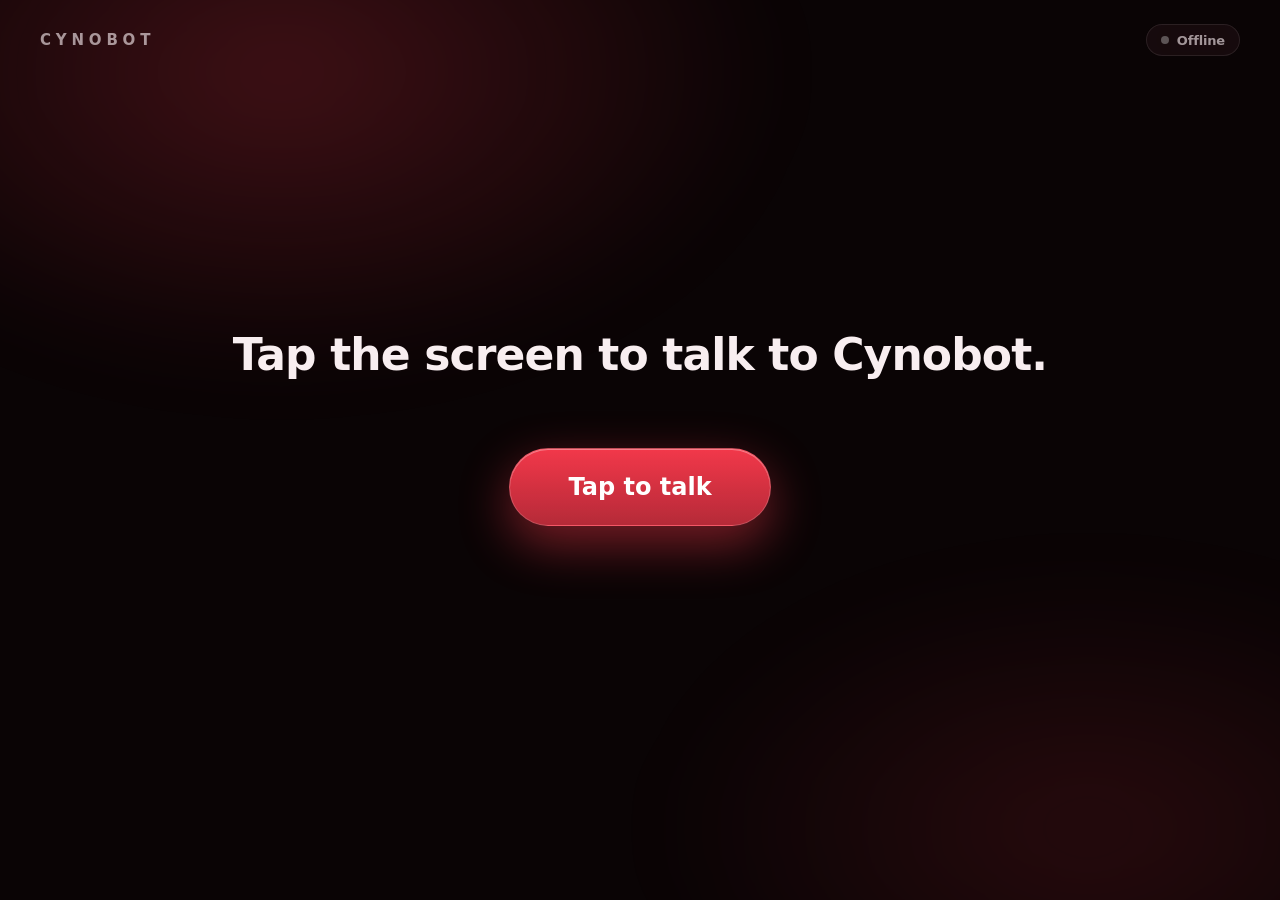
==== cyno/web/chest/index.html @ b2667f5e "Match chest cards from spoken answer and support mailto QR links" ====
<!DOCTYPE html>
<html lang="en">
<head>
  <meta charset="UTF-8" />
  <meta name="viewport" content="width=device-width, initial-scale=1.0" />
  <title>Cynobot — Chest Display</title>
  <style>
    /* Apple-style: system type in two weights, glass surfaces, one accent (the face colour),
       spring motion that settles quickly. Cards swap with a blur-and-scale cross-fade and
       reveal their parts in a short stagger; photos drift slowly while shown. */
    :root {
      --accent: #ff3b4e;
      --accent-rgb: 255, 59, 78;
      --bg: #0a0405;
      --glass: rgba(34, 18, 21, 0.55);
      --glass-edge: rgba(255, 255, 255, 0.09);
      --text: #f8eef0;
      --muted: rgba(248, 238, 240, 0.62);
      --spring: cubic-bezier(0.2, 0.9, 0.25, 1.05);
      --ease: cubic-bezier(0.25, 0.1, 0.25, 1);
    }
    body.theme-blue {
      --accent: #2ad8ff;
      --accent-rgb: 42, 216, 255;
      --bg: #03080e;
      --glass: rgba(16, 28, 42, 0.55);
    }
    * { box-sizing: border-box; margin: 0; padding: 0; }
    html, body {
      width: 100vw; height: 100vh; overflow: hidden; user-select: none;
      background: var(--bg); color: var(--text);
      font-family: -apple-system, BlinkMacSystemFont, "SF Pro Display", "Segoe UI Variable", "Segoe UI", system-ui, sans-serif;
      -webkit-font-smoothing: antialiased; letter-spacing: -0.01em;
    }
    /* Soft moving light behind everything, tinted by the face colour. */
    .ambient { position: fixed; inset: -20%; z-index: 0; pointer-events: none;
      background:
        radial-gradient(40% 35% at 30% 20%, rgba(var(--accent-rgb), 0.22), transparent 70%),
        radial-gradient(35% 30% at 75% 80%, rgba(var(--accent-rgb), 0.12), transparent 70%);
      filter: blur(40px); animation: drift 24s var(--ease) infinite alternate; transition: background 0.6s; }
    @keyframes drift { to { transform: translate3d(4%, -3%, 0) scale(1.08); } }

    .shell { position: relative; z-index: 1; height: 100%; display: flex; flex-direction: column; padding: 24px 40px 28px; gap: 16px; }

    .topbar { display: flex; justify-content: space-between; align-items: center; }
    .brand { font-size: 15px; font-weight: 600; letter-spacing: 0.32em; color: var(--muted); }
    .pills { display: flex; gap: 8px; }
    .pill {
      display: inline-flex; align-items: center; gap: 8px; height: 32px; padding: 0 14px; border-radius: 999px;
      background: var(--glass); border: 1px solid var(--glass-edge); backdrop-filter: blur(20px) saturate(160%);
      -webkit-backdrop-filter: blur(20px) saturate(160%); font-size: 13px; font-weight: 600; color: var(--muted);
      transition: opacity 0.4s var(--ease), transform 0.4s var(--spring);
    }
    .dot { width: 8px; height: 8px; border-radius: 50%; background: rgba(255, 255, 255, 0.3); transition: background 0.3s; }
    .pill.live .dot { background: var(--accent); box-shadow: 0 0 10px rgba(var(--accent-rgb), 0.8); animation: blink 1.8s ease-in-out infinite; }
    .pill.connecting .dot { background: #ffcc4d; }
    .pill.offline-mode { color: #ffcc4d; }
    @keyframes blink { 50% { opacity: 0.35; } }

    .stage { flex: 1; min-height: 0; display: flex; flex-direction: column; align-items: center; gap: 16px; }
    .stage > :first-child { margin-top: auto; }
    .stage > :last-child { margin-bottom: auto; }

    .caption { max-width: 1100px; text-align: center; font-weight: 600; line-height: 1.22;
      font-size: clamp(26px, 3.6vw, 44px); letter-spacing: -0.02em; text-wrap: balance;
      transition: font-size 0.45s var(--spring); }
    .caption.fresh { animation: rise-in 0.55s var(--spring); }
    body.rich .caption { font-size: clamp(20px, 2.4vw, 30px); }
    .you { min-height: 34px; display: flex; align-items: center; }
    .you span { display: inline-block; padding: 7px 16px; border-radius: 999px; font-size: 16px; color: var(--muted);
      background: rgba(255, 255, 255, 0.06); border: 1px solid var(--glass-edge); animation: rise-in 0.4s var(--spring); }

    /* Card: frosted glass that springs in; contents arrive in a short stagger. */
    .card { width: min(980px, 100%); padding: 22px 26px; border-radius: 28px; display: none;
      background: var(--glass); border: 1px solid var(--glass-edge);
      backdrop-filter: blur(30px) saturate(180%); -webkit-backdrop-filter: blur(30px) saturate(180%);
      box-shadow: 0 30px 80px rgba(0, 0, 0, 0.45), inset 0 1px 0 rgba(255, 255, 255, 0.06); transform-origin: 50% 70%; }
    .card.show { display: block; }
    .card.enter { animation: card-in 0.62s var(--spring) both; }
    .card.leave { animation: card-out 0.24s var(--ease) both; }
    .card.enter .reveal { animation: rise-in 0.6s var(--spring) both; }
    .card.enter .reveal:nth-child(2) { animation-delay: 0.06s; }
    .card.enter .r2 { animation-delay: 0.12s; }
    .card.enter .r3 { animation-delay: 0.2s; }
    .card-main { display: flex; gap: 24px; align-items: center; }
    .card-text { flex: 1; min-width: 0; }
    .card h2 { font-size: 13px; font-weight: 600; letter-spacing: 0.14em; text-transform: uppercase; color: var(--accent); margin-bottom: 8px; }
    .card p { font-size: 20px; line-height: 1.45; color: var(--text); }
    .qr { flex: none; display: flex; flex-direction: column; align-items: center; gap: 8px; }
    .qr img { width: 132px; height: 132px; border-radius: 18px; padding: 8px; background: #fff;
      box-shadow: 0 10px 30px rgba(0, 0, 0, 0.35); }
    .card.enter .qr img { animation: pop 0.7s var(--spring) 0.22s both; }
    .qr span { font-size: 12px; font-weight: 600; color: var(--muted); }
    .media { margin-top: 18px; border-radius: 20px; overflow: hidden; height: 26vh; position: relative; background: rgba(255,255,255,0.04); }
    .card.enter .media { animation: unveil 0.8s var(--ease) 0.16s both; }
    .media img { width: 100%; height: 100%; display: block; }
    .media.photo img { object-fit: cover; animation: kenburns 16s ease-in-out infinite alternate; }
    .media.whole img { object-fit: contain; padding: 12px; }
    .hidden { display: none !important; }

    @keyframes card-in { from { opacity: 0; transform: translateY(28px) scale(0.94); filter: blur(14px); } }
    @keyframes card-out { to { opacity: 0; transform: translateY(-10px) scale(0.97); filter: blur(10px); } }
    @keyframes rise-in { from { opacity: 0; transform: translateY(14px); filter: blur(6px); } }
    @keyframes pop { from { opacity: 0; transform: scale(0.6); } }
    @keyframes unveil { from { clip-path: inset(0 0 100% 0 round 20px); opacity: 0.4; } to { clip-path: inset(0 0 0 0 round 20px); } }
    @keyframes kenburns { from { transform: scale(1.02); } to { transform: scale(1.1) translate(-1.5%, -1%); } }

    .start { appearance: none; cursor: pointer; font: inherit; font-size: 24px; font-weight: 600; color: #fff;
      padding: 24px 58px; border-radius: 999px; border: 1px solid rgba(255, 255, 255, 0.16);
      background: linear-gradient(180deg, rgba(var(--accent-rgb), 0.95), rgba(var(--accent-rgb), 0.7));
      box-shadow: 0 18px 50px rgba(var(--accent-rgb), 0.45), inset 0 1px 0 rgba(255, 255, 255, 0.35);
      animation: invite 3.2s var(--ease) infinite; transition: transform 0.25s var(--spring); }
    .start:active { transform: scale(0.96); }
    @keyframes invite { 50% { box-shadow: 0 18px 70px rgba(var(--accent-rgb), 0.7), inset 0 1px 0 rgba(255, 255, 255, 0.35); } }
    .bottom { display: flex; justify-content: center; min-height: 40px; }
    .end { appearance: none; cursor: pointer; font: inherit; font-size: 14px; font-weight: 600; color: var(--muted);
      height: 40px; padding: 0 22px; border-radius: 999px; background: var(--glass); border: 1px solid var(--glass-edge);
      backdrop-filter: blur(20px); -webkit-backdrop-filter: blur(20px); }
    .error { color: #ffb4b4; text-align: center; font-size: 15px; min-height: 1.2em; }

    @media (prefers-reduced-motion: reduce) {
      *, *::before, *::after { animation-duration: 0.01ms !important; animation-iteration-count: 1 !important; transition-duration: 0.01ms !important; }
    }
  </style>
</head>
<body>
  <div class="ambient"></div>
  <div class="shell">
    <header class="topbar">
      <span class="brand">CYNOBOT</span>
      <span class="pills">
        <span class="pill hidden" id="mode"></span>
        <span class="pill" id="status"><span class="dot"></span><span id="statusLabel">Offline</span></span>
      </span>
    </header>

    <main class="stage">
      <div class="caption" id="caption">Tap the screen to talk to Cynobot.</div>
      <div class="you" id="you"></div>
      <div class="card" id="card">
        <div class="card-main">
          <div class="card-text"><h2 class="reveal" id="cardTitle"></h2><p class="reveal" id="cardBody"></p></div>
          <div class="qr hidden" id="cardQr"><img id="cardQrImg" alt="QR code" /><span class="reveal r3" id="cardQrLabel">Scan with your phone</span></div>
        </div>
        <div class="media hidden" id="cardMedia"><img id="cardImg" alt="" /></div>
      </div>
      <button class="start" id="btnStart">Tap to talk</button>
      <div class="error" id="error"></div>
    </main>

    <footer class="bottom">
      <button class="end hidden" id="btnEnd">End conversation</button>
    </footer>
  </div>
  <audio id="botAudio" autoplay></audio>

  <script>
    const $ = (id) => document.getElementById(id);
    let pc = null;
    let micStream = null;
    // True from "Tap to talk" until "End conversation": if the link drops in between
    // (e.g. Wi-Fi died), reconnect; the server then falls back to offline mode.
    let wantVoice = false;
    let sawLive = false;

    // ---- Card: swap with a cross-fade only when the fact actually changes ----
    const cardKey = (c) => (c ? [c.title, c.image || '', c.link || ''].join('|') : '');
    let shownKey = '';
    let swap = 0;

    function loadImage(img, src) {
      return new Promise((resolve) => {
        if (!src) return resolve();
        const done = () => resolve();
        img.onload = done; img.onerror = done; img.src = src;
        if (img.complete) resolve();
        setTimeout(done, 800);  // never hold the card back for a slow picture
      });
    }

    async function showCard(card) {
      const key = cardKey(card);
      if (key === shownKey) return;
      shownKey = key;
      const my = ++swap;
      const el = $('card');
      if (el.classList.contains('show')) {
        el.classList.remove('enter'); void el.offsetWidth; el.classList.add('leave');
        await new Promise((r) => setTimeout(r, 230));
        if (my !== swap) return;
      }
      el.classList.remove('leave', 'enter', 'show');
      document.body.classList.toggle('rich', Boolean(card && card.image));
      if (!card) return;

      $('cardTitle').textContent = card.title;
      $('cardBody').textContent = card.body;
      $('cardQr').classList.toggle('hidden', !card.link);
      $('cardQrLabel').textContent = (card.link || '').startsWith('mailto:') ? 'Scan to email us' : 'Scan with your phone';
      $('cardMedia').classList.toggle('hidden', !card.image);
      await Promise.all([
        loadImage($('cardImg'), card.image || ''),
        loadImage($('cardQrImg'), card.link ? '/api/qr?data=' + encodeURIComponent(card.link) : ''),
      ]);
      if (my !== swap) return;
      if (card.image) {
        // Photos fill the frame and drift; logos and very wide or tall pictures are shown whole.
        const ratio = $('cardImg').naturalWidth / ($('cardImg').naturalHeight || 1);
        const photo = ratio > 1.2 && ratio < 2.6;
        $('cardMedia').classList.toggle('photo', photo);
        $('cardMedia').classList.toggle('whole', !photo);
      }
      void el.offsetWidth;
      el.classList.add('show', 'enter');
    }

    // ---- State bus (shared with the face display) ----
    let lastCaption = '';
    function render(state) {
      document.body.classList.toggle('theme-blue', state.theme === 'BLUE');
      document.body.classList.toggle('thinking', state.expression === 'THINKING');
      document.body.classList.toggle('speaking', state.expression === 'SPEAKING');

      const text = state.last_spoken_text || '';
      if (text && text !== lastCaption) {
        const cap = $('caption');
        // A new sentence (not the same one growing word by word) gets a soft entrance.
        if (!text.startsWith(lastCaption.slice(0, 12))) { cap.classList.remove('fresh'); void cap.offsetWidth; cap.classList.add('fresh'); }
        cap.textContent = text; lastCaption = text;
      }
      const you = state.user_text ? `“${state.user_text}”` : '';
      if (you !== ($('you').textContent || '')) $('you').innerHTML = you ? '<span></span>' : '';
      if (you) $('you').firstChild.textContent = you;
      showCard(state.card || null);

      const st = state.voice_status || 'OFFLINE';
      // The server ended our live session (e.g. Gemini dropped): reconnect now rather
      // than waiting several seconds for WebRTC to notice the hang-up.
      if (st === 'LIVE') sawLive = true;
      // Cynobot hung up because the visitor walked away: back to "Tap to talk", no reconnect.
      if (st === 'OFFLINE' && state.session_end === 'idle') wantVoice = false;
      if (st === 'OFFLINE' && sawLive && pc) { sawLive = false; dropped(pc); }
      $('status').className = 'pill ' + st.toLowerCase();
      $('statusLabel').textContent = st === 'LIVE' ? 'Listening' : st === 'CONNECTING' ? 'Connecting…' : 'Offline';
      const live = st !== 'OFFLINE';
      $('btnStart').classList.toggle('hidden', live || wantVoice);
      $('btnEnd').classList.toggle('hidden', !live);
      $('mode').classList.toggle('hidden', !live || !state.voice_mode);
      $('mode').classList.toggle('offline-mode', state.voice_mode === 'OFFLINE');
      $('mode').textContent = state.voice_mode === 'OFFLINE' ? 'Offline mode' : 'Online';
    }

    function connectBus() {
      const proto = location.protocol === 'https:' ? 'wss' : 'ws';
      const ws = new WebSocket(`${proto}://${location.host}/ws`);
      ws.onmessage = (ev) => {
        try { const msg = JSON.parse(ev.data); if (msg.state) render(msg.state); } catch (e) {}
      };
      ws.onclose = () => setTimeout(connectBus, 2000);
    }
    connectBus();

    // ---- Voice link (WebRTC to the Pipecat pipeline) ----
    function waitForIce(peer, timeoutMs = 2500) {
      if (peer.iceGatheringState === 'complete') return Promise.resolve();
      return new Promise((resolve) => {
        const done = () => { peer.removeEventListener('icegatheringstatechange', check); resolve(); };
        const check = () => { if (peer.iceGatheringState === 'complete') done(); };
        peer.addEventListener('icegatheringstatechange', check);
        setTimeout(done, timeoutMs);
      });
    }

    async function startVoice() {
      $('error').textContent = '';
      try {
        // Browser echo cancellation keeps Cynobot from hearing its own voice.
        micStream = await navigator.mediaDevices.getUserMedia({
          audio: { echoCancellation: true, noiseSuppression: true, autoGainControl: true },
        });
        pc = new RTCPeerConnection();
        // Pipecat expects transceiver 0 = audio, 1 = video (video stays unused).
        pc.addTransceiver(micStream.getAudioTracks()[0], { direction: 'sendrecv' });
        pc.addTransceiver('video', { direction: 'sendrecv' });
        pc.createDataChannel('chat');
        pc.ontrack = (ev) => {
          if (ev.track.kind === 'audio') $('botAudio').srcObject = ev.streams[0] || new MediaStream([ev.track]);
        };
        const thisPc = pc;
        pc.onconnectionstatechange = () => {
          if (['failed', 'closed', 'disconnected'].includes(thisPc.connectionState)) dropped(thisPc);
        };
        pc.oniceconnectionstatechange = () => {
          if (['failed', 'closed', 'disconnected'].includes(thisPc.iceConnectionState)) dropped(thisPc);
        };

        await pc.setLocalDescription(await pc.createOffer());
        await waitForIce(pc);
        const res = await fetch('/api/offer', {
          method: 'POST',
          headers: { 'Content-Type': 'application/json' },
          body: JSON.stringify({ sdp: pc.localDescription.sdp, type: pc.localDescription.type }),
        });
        const answer = await res.json();
        if (!res.ok || answer.error) throw new Error(answer.error || `Server error ${res.status}`);
        await pc.setRemoteDescription(answer);
      } catch (err) {
        $('error').textContent = err.message || String(err);
        wantVoice = false;
        closeLink();
      }
    }

    function closeLink() {
      if (pc) { try { pc.close(); } catch (e) {} pc = null; }
      if (micStream) { micStream.getTracks().forEach((t) => t.stop()); micStream = null; }
    }

    function dropped(which) {
      if (which !== pc) return;  // an old link we already replaced
      closeLink();
      if (wantVoice) setTimeout(() => { if (wantVoice && !pc) startVoice(); }, 500);
    }

    $('btnStart').addEventListener('click', () => { wantVoice = true; startVoice(); });
    $('btnEnd').addEventListener('click', () => { wantVoice = false; closeLink(); });
  </script>
</body>
</html>
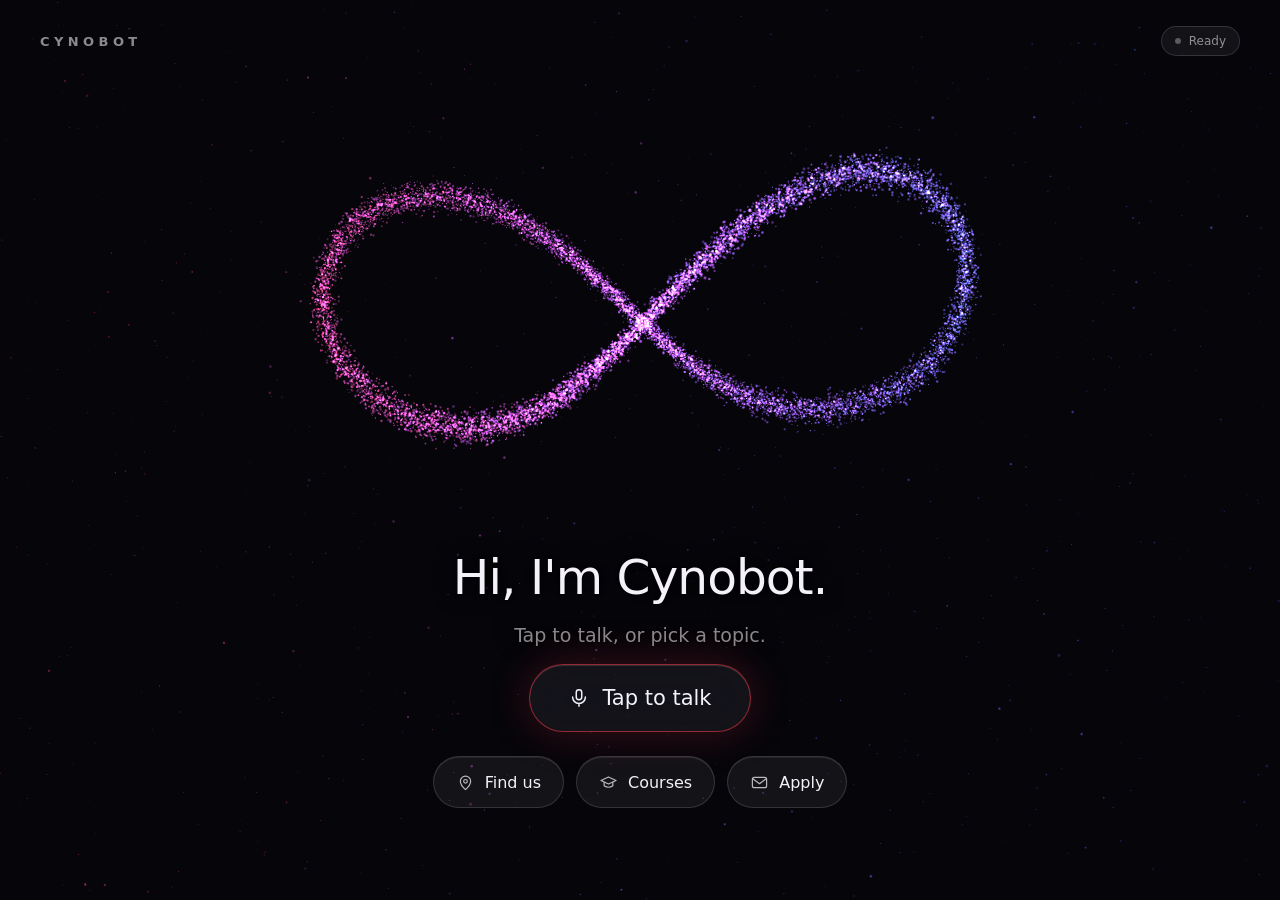
==== commit 94214cc3: "Redesign chest display with a particle scene Bundle the face display with the project and add a part" ====
--- a/cyno/web/chest/index.html
+++ b/cyno/web/chest/index.html
@@ -4,170 +4,290 @@
   <meta charset="UTF-8" />
   <meta name="viewport" content="width=device-width, initial-scale=1.0" />
   <title>Cynobot — Chest Display</title>
+  <!-- The chest screen: a particle scene (particles.js) behind minimal glass. It holds the
+       voice link, captions, info cards, tap shortcuts, games, device choice and the staff PIN
+       lock. The previous design is kept at classic.html in case it is ever needed. -->
   <style>
-    /* Apple-style: system type in two weights, glass surfaces, one accent (the face colour),
-       spring motion that settles quickly. Cards swap with a blur-and-scale cross-fade and
-       reveal their parts in a short stagger; photos drift slowly while shown. */
     :root {
-      --accent: #ff3b4e;
-      --accent-rgb: 255, 59, 78;
-      --bg: #0a0405;
-      --glass: rgba(34, 18, 21, 0.55);
-      --glass-edge: rgba(255, 255, 255, 0.09);
-      --text: #f8eef0;
-      --muted: rgba(248, 238, 240, 0.62);
-      --spring: cubic-bezier(0.2, 0.9, 0.25, 1.05);
-      --ease: cubic-bezier(0.25, 0.1, 0.25, 1);
-    }
-    body.theme-blue {
-      --accent: #2ad8ff;
-      --accent-rgb: 42, 216, 255;
-      --bg: #03080e;
-      --glass: rgba(16, 28, 42, 0.55);
-    }
+      --accent: #ff3b4e; --accent-rgb: 255, 59, 78;
+      --bg: #05050a;
+      --glass: rgba(255, 255, 255, 0.06); --glass-edge: rgba(255, 255, 255, 0.14);
+      --text: #f4f2f8; --muted: rgba(244, 242, 248, 0.56);
+      --spring: cubic-bezier(0.2, 0.9, 0.25, 1.05); --ease: cubic-bezier(0.25, 0.1, 0.25, 1);
+    }
+    body.theme-blue { --accent: #2ad8ff; --accent-rgb: 42, 216, 255; }
     * { box-sizing: border-box; margin: 0; padding: 0; }
-    html, body {
-      width: 100vw; height: 100vh; overflow: hidden; user-select: none;
-      background: var(--bg); color: var(--text);
+    html, body { width: 100vw; height: 100vh; overflow: hidden; user-select: none; -webkit-user-select: none; background: var(--bg); color: var(--text);
       font-family: -apple-system, BlinkMacSystemFont, "SF Pro Display", "Segoe UI Variable", "Segoe UI", system-ui, sans-serif;
-      -webkit-font-smoothing: antialiased; letter-spacing: -0.01em;
-    }
-    /* Soft moving light behind everything, tinted by the face colour. */
-    .ambient { position: fixed; inset: -20%; z-index: 0; pointer-events: none;
-      background:
-        radial-gradient(40% 35% at 30% 20%, rgba(var(--accent-rgb), 0.22), transparent 70%),
-        radial-gradient(35% 30% at 75% 80%, rgba(var(--accent-rgb), 0.12), transparent 70%);
-      filter: blur(40px); animation: drift 24s var(--ease) infinite alternate; transition: background 0.6s; }
+      -webkit-font-smoothing: antialiased; }
+    #stage { position: fixed; inset: 0; width: 100%; height: 100%; z-index: 0; }
+    .hidden { display: none !important; }
+    /* Plain background: used when 3D is switched off in Cyno Control, or the browser has none.
+       Two soft lights in the face colour that drift slowly; costs almost nothing to draw. */
+    body.plain #stage { display: none; }
+    body.plain::before { content: ""; position: fixed; inset: -20%; z-index: 0; pointer-events: none; filter: blur(50px);
+      background: radial-gradient(38% 34% at 32% 26%, rgba(var(--accent-rgb), 0.24), transparent 70%), radial-gradient(34% 30% at 72% 78%, rgba(120, 110, 255, 0.16), transparent 70%);
+      animation: drift 26s var(--ease) infinite alternate; }
     @keyframes drift { to { transform: translate3d(4%, -3%, 0) scale(1.08); } }
-
-    .shell { position: relative; z-index: 1; height: 100%; display: flex; flex-direction: column; padding: 24px 40px 28px; gap: 16px; }
-
+    /* A game is open: the scene stays, the conversation screen steps out. */
+    body.games-open .shell, body.games-open .card-wrap { visibility: hidden; }
+
+    .shell { position: relative; z-index: 1; height: 100%; display: flex; flex-direction: column; padding: 26px 40px 30px; pointer-events: none; }
+    .shell > * { pointer-events: auto; }
     .topbar { display: flex; justify-content: space-between; align-items: center; }
-    .brand { font-size: 15px; font-weight: 600; letter-spacing: 0.32em; color: var(--muted); }
-    .pills { display: flex; gap: 8px; }
-    .pill {
-      display: inline-flex; align-items: center; gap: 8px; height: 32px; padding: 0 14px; border-radius: 999px;
-      background: var(--glass); border: 1px solid var(--glass-edge); backdrop-filter: blur(20px) saturate(160%);
-      -webkit-backdrop-filter: blur(20px) saturate(160%); font-size: 13px; font-weight: 600; color: var(--muted);
-      transition: opacity 0.4s var(--ease), transform 0.4s var(--spring);
-    }
-    .dot { width: 8px; height: 8px; border-radius: 50%; background: rgba(255, 255, 255, 0.3); transition: background 0.3s; }
-    .pill.live .dot { background: var(--accent); box-shadow: 0 0 10px rgba(var(--accent-rgb), 0.8); animation: blink 1.8s ease-in-out infinite; }
+    .brand { font-size: 13px; font-weight: 600; letter-spacing: 0.34em; color: var(--muted); }
+    .pills { display: flex; gap: 8px; align-items: center; }
+    .pill { display: inline-flex; align-items: center; gap: 8px; height: 30px; padding: 0 13px; border-radius: 999px; font-size: 12px; font-weight: 500; color: var(--muted);
+      background: var(--glass); border: 1px solid var(--glass-edge); backdrop-filter: blur(24px); -webkit-backdrop-filter: blur(24px); }
+    .dot { width: 6px; height: 6px; border-radius: 50%; background: rgba(255, 255, 255, 0.3); }
+    .pill.live .dot { background: var(--accent); box-shadow: 0 0 10px rgba(var(--accent-rgb), 0.9); }
     .pill.connecting .dot { background: #ffcc4d; }
     .pill.offline-mode { color: #ffcc4d; }
-    @keyframes blink { 50% { opacity: 0.35; } }
-
-    .stage { flex: 1; min-height: 0; display: flex; flex-direction: column; align-items: center; gap: 16px; }
-    .stage > :first-child { margin-top: auto; }
-    .stage > :last-child { margin-bottom: auto; }
-
-    .caption { max-width: 1100px; text-align: center; font-weight: 600; line-height: 1.22;
-      font-size: clamp(26px, 3.6vw, 44px); letter-spacing: -0.02em; text-wrap: balance;
-      transition: font-size 0.45s var(--spring); }
-    .caption.fresh { animation: rise-in 0.55s var(--spring); }
-    body.rich .caption { font-size: clamp(20px, 2.4vw, 30px); }
-    .you { min-height: 34px; display: flex; align-items: center; }
-    .you span { display: inline-block; padding: 7px 16px; border-radius: 999px; font-size: 16px; color: var(--muted);
-      background: rgba(255, 255, 255, 0.06); border: 1px solid var(--glass-edge); animation: rise-in 0.4s var(--spring); }
-
-    /* Card: frosted glass that springs in; contents arrive in a short stagger. */
-    .card { width: min(980px, 100%); padding: 22px 26px; border-radius: 28px; display: none;
-      background: var(--glass); border: 1px solid var(--glass-edge);
-      backdrop-filter: blur(30px) saturate(180%); -webkit-backdrop-filter: blur(30px) saturate(180%);
-      box-shadow: 0 30px 80px rgba(0, 0, 0, 0.45), inset 0 1px 0 rgba(255, 255, 255, 0.06); transform-origin: 50% 70%; }
-    .card.show { display: block; }
-    .card.enter { animation: card-in 0.62s var(--spring) both; }
-    .card.leave { animation: card-out 0.24s var(--ease) both; }
-    .card.enter .reveal { animation: rise-in 0.6s var(--spring) both; }
-    .card.enter .reveal:nth-child(2) { animation-delay: 0.06s; }
-    .card.enter .r2 { animation-delay: 0.12s; }
-    .card.enter .r3 { animation-delay: 0.2s; }
-    .card-main { display: flex; gap: 24px; align-items: center; }
-    .card-text { flex: 1; min-width: 0; }
-    .card h2 { font-size: 13px; font-weight: 600; letter-spacing: 0.14em; text-transform: uppercase; color: var(--accent); margin-bottom: 8px; }
-    .card p { font-size: 20px; line-height: 1.45; color: var(--text); }
-    .qr { flex: none; display: flex; flex-direction: column; align-items: center; gap: 8px; }
-    .qr img { width: 132px; height: 132px; border-radius: 18px; padding: 8px; background: #fff;
-      box-shadow: 0 10px 30px rgba(0, 0, 0, 0.35); }
-    .card.enter .qr img { animation: pop 0.7s var(--spring) 0.22s both; }
-    .qr span { font-size: 12px; font-weight: 600; color: var(--muted); }
-    .media { margin-top: 18px; border-radius: 20px; overflow: hidden; height: 26vh; position: relative; background: rgba(255,255,255,0.04); }
-    .card.enter .media { animation: unveil 0.8s var(--ease) 0.16s both; }
-    .media img { width: 100%; height: 100%; display: block; }
-    .media.photo img { object-fit: cover; animation: kenburns 16s ease-in-out infinite alternate; }
+
+    /* The particles own the upper part of the screen; words and controls sit below. */
+    .space { flex: 1; min-height: 0; }
+    .home, .talk { display: flex; flex-direction: column; align-items: center; gap: 18px; text-align: center; }
+    .line { font-size: clamp(28px, 3.8vw, 50px); font-weight: 300; letter-spacing: -0.02em; line-height: 1.15; text-wrap: balance; max-width: 1000px; }
+    /* A dark halo keeps the words readable when particles pass behind them. */
+    .line, .sub { text-shadow: 0 0 22px var(--bg), 0 0 8px var(--bg), 0 0 3px var(--bg); }
+    .line.fresh { animation: rise-in 0.6s var(--spring) both; }
+    .sub { font-size: clamp(15px, 1.5vw, 19px); font-weight: 400; color: var(--muted); }
+    /* Messages: one glass pill under the top bar that puts itself away. */
+    .toast { position: fixed; left: 50%; top: 74px; z-index: 30; transform: translateX(-50%); display: none; align-items: center; gap: 10px; max-width: min(640px, 88vw);
+      padding: 12px 20px 12px 16px; border-radius: 999px; font-size: 15px; color: var(--text); background: rgba(16, 16, 24, 0.6); border: 1px solid var(--glass-edge);
+      backdrop-filter: blur(26px) saturate(150%); -webkit-backdrop-filter: blur(26px) saturate(150%); box-shadow: 0 20px 50px rgba(0, 0, 0, 0.45); }
+    .toast.show { display: inline-flex; animation: toast-in 0.5s var(--spring) both; }
+    .toast.warn { border-color: rgba(255, 204, 77, 0.55); }
+    .toast svg { flex: none; width: 20px; height: 20px; color: #ffcc4d; }
+    @keyframes toast-in { from { opacity: 0; transform: translate(-50%, -14px); filter: blur(6px); } }
+
+    /* Staff PIN pad and the logo hold countdown (kiosk.js draws them; this is their new look). */
+    body .k-pad { background: linear-gradient(to bottom, rgba(5, 5, 10, 0.78), rgba(5, 5, 10, 0.5)); backdrop-filter: blur(18px); -webkit-backdrop-filter: blur(18px); gap: 20px; animation: g-fade 0.3s var(--ease) both; }
+    body .k-pad h2 { font-size: 30px; font-weight: 300; letter-spacing: -0.02em; }
+    body .k-pad p { font-size: 15px; }
+    body .k-dots i { width: 11px; height: 11px; border-width: 1px; border-color: var(--glass-edge); background: var(--glass); }
+    body .k-dots i.on { background: var(--accent); border-color: var(--accent); box-shadow: 0 0 12px rgba(var(--accent-rgb), 0.9); }
+    body .k-keys { grid-template-columns: repeat(3, 82px); gap: 14px; perspective: 900px; }
+    body .k-keys button { height: 82px; font-size: 27px; font-weight: 300; background: rgba(16, 16, 24, 0.5); border: 1px solid var(--glass-edge);
+      backdrop-filter: blur(24px); -webkit-backdrop-filter: blur(24px); box-shadow: inset 0 1px 0 rgba(255, 255, 255, 0.1); transition: transform 0.2s var(--spring), background 0.2s, border-color 0.2s; }
+    body .k-keys button:active { transform: scale(0.93); background: rgba(255, 255, 255, 0.14); border-color: rgba(var(--accent-rgb), 0.7); }
+    body .k-keys button.small { font-size: 14px; font-weight: 400; }
+    body .k-hold { top: 62px; left: 40px; background: rgba(16, 16, 24, 0.6); font-weight: 400; }
+    body .k-hold b { font-weight: 300; font-size: 20px; }
+    @keyframes g-fade { from { opacity: 0; } }
+
+    .glass { appearance: none; font: inherit; color: var(--text); cursor: pointer; background: var(--glass); border: 1px solid var(--glass-edge);
+      backdrop-filter: blur(24px) saturate(140%); -webkit-backdrop-filter: blur(24px) saturate(140%);
+      box-shadow: inset 0 1px 0 rgba(255, 255, 255, 0.08); transition: transform 0.25s var(--spring), background 0.25s, border-color 0.25s; }
+    .glass:active { transform: scale(0.96); background: rgba(255, 255, 255, 0.12); }
+    .talk-btn { display: inline-flex; align-items: center; gap: 12px; height: 68px; padding: 0 38px; border-radius: 999px; font-size: 21px; font-weight: 500;
+      border-color: rgba(var(--accent-rgb), 0.55); box-shadow: 0 0 44px rgba(var(--accent-rgb), 0.22), inset 0 1px 0 rgba(255, 255, 255, 0.12);
+      animation: invite 3.4s var(--ease) infinite; }
+    @keyframes invite { 50% { box-shadow: 0 0 64px rgba(var(--accent-rgb), 0.42), inset 0 1px 0 rgba(255, 255, 255, 0.12); } }
+    .talk-btn svg { width: 22px; height: 22px; }
+    .chips { display: flex; gap: 12px; flex-wrap: wrap; justify-content: center; margin-top: 6px; }
+    .chip { display: inline-flex; align-items: center; gap: 10px; height: 52px; padding: 0 22px; border-radius: 999px; font-size: 16px; font-weight: 400; color: var(--text); }
+    .chip svg { width: 19px; height: 19px; opacity: 0.75; }
+    .home > *, .talk > * { animation: rise-in 0.7s var(--spring) both; }
+    .home > :nth-child(2) { animation-delay: 0.06s; } .home > :nth-child(3) { animation-delay: 0.12s; } .home > :nth-child(4) { animation-delay: 0.18s; }
+    .end { height: 42px; padding: 0 22px; border-radius: 999px; font-size: 14px; color: var(--muted); }
+    .home:not(.hidden) ~ .bottom #btnGames { display: none; }  /* the home screen has its own Games shortcut */
+    .bottom { display: flex; justify-content: center; gap: 12px; min-height: 42px; margin-top: 20px; }
+
+    /* Conversation: Cynobot's sentence, and what it heard in a small glass pill. */
+    .talk .line { transition: font-size 0.45s var(--spring), opacity 0.4s; }
+    .talk .line.long { font-size: clamp(22px, 2.7vw, 36px); }
+    body.rich .talk .line { font-size: clamp(20px, 2.3vw, 30px); }
+    body.rich .talk .line.long { font-size: clamp(17px, 1.9vw, 24px); }
+    body.thinking .talk .line { opacity: 0.4; }
+    .you { min-height: 38px; display: flex; align-items: center; justify-content: center; }
+    .you span { display: inline-block; max-width: min(760px, 86vw); padding: 8px 18px; border-radius: 999px; font-size: 15px; color: var(--muted);
+      background: var(--glass); border: 1px solid var(--glass-edge); backdrop-filter: blur(24px); -webkit-backdrop-filter: blur(24px);
+      white-space: nowrap; overflow: hidden; text-overflow: ellipsis; animation: rise-in 0.45s var(--spring) both; }
+    /* A tapped card on the home screen takes the greeting's place; the buttons stay. */
+    body.tapped .home .line, body.tapped .home .sub { display: none; }
+    body.tapped .card-main { padding-right: 34px; }  /* room for the close button */
+
+    /* Info card: glass floating in the scene between the top bar and the words, leaning a
+       few degrees. Its parts sit at different depths, so a finger moving nearby shifts them. */
+    .card-wrap { position: fixed; left: 0; right: 0; top: var(--card-top, 90px); bottom: var(--card-bottom, 250px); z-index: 2; display: none;
+      align-items: center; justify-content: center; padding: 0 40px; perspective: 1400px; pointer-events: none; }
+    .card-wrap.show { display: flex; }
+    .card { position: relative; pointer-events: auto; width: min(900px, 100%); max-height: 100%; display: flex; flex-direction: column; padding: 24px 28px; border-radius: 30px;
+      background: rgba(16, 16, 24, 0.52); border: 1px solid var(--glass-edge);
+      backdrop-filter: blur(34px) saturate(160%); -webkit-backdrop-filter: blur(34px) saturate(160%);
+      box-shadow: 0 40px 100px rgba(0, 0, 0, 0.55), inset 0 1px 0 rgba(255, 255, 255, 0.1);
+      transform: rotateX(var(--rx, 3deg)) rotateY(var(--ry, -5deg)); transition: transform 0.5s var(--ease); transform-style: preserve-3d; }
+    /* Sheen: a soft highlight that slides across the glass as the card leans. */
+    .card::before { content: ""; position: absolute; inset: 0; border-radius: inherit; pointer-events: none;
+      background: radial-gradient(60% 80% at var(--gx, 30%) var(--gy, 0%), rgba(255, 255, 255, 0.11), transparent 60%); }
+    .card-wrap.enter .card { animation: card-in 0.7s var(--spring) both; }
+    .card-wrap.leave .card { animation: card-out 0.26s var(--ease) both; }
+    .card-wrap.enter .card-text > *, .card-wrap.enter .qr, .card-wrap.enter .media { animation: rise-in 0.6s var(--spring) both; }
+    .card-wrap.enter .card-text p { animation-delay: 0.07s; }
+    .card-wrap.enter .qr { animation-delay: 0.16s; }
+    .card-wrap.enter .media { animation-delay: 0.22s; }
+    .card-main { display: flex; gap: 24px; align-items: center; transform: translateZ(22px); }
+    .card-text { flex: 1; min-width: 0; text-align: left; }
+    .card h2 { font-size: 12px; font-weight: 600; letter-spacing: 0.18em; text-transform: uppercase; color: var(--accent); margin-bottom: 10px; }
+    .card p { font-size: clamp(16px, 1.7vw, 20px); font-weight: 300; line-height: 1.5; display: -webkit-box; -webkit-box-orient: vertical; -webkit-line-clamp: 6; overflow: hidden; }
+    .qr { flex: none; display: flex; flex-direction: column; align-items: center; gap: 8px; transform: translateZ(26px); }
+    .qr img { width: clamp(96px, 13vh, 132px); height: clamp(96px, 13vh, 132px); border-radius: 18px; padding: 8px; background: #fff; box-shadow: 0 14px 34px rgba(0, 0, 0, 0.4); }
+    .qr span { font-size: 12px; color: var(--muted); }
+    .media { flex: 1 1 26vh; min-height: 90px; max-height: 34vh; margin-top: 18px; border-radius: 20px; overflow: hidden; background: rgba(255, 255, 255, 0.04); transform: translateZ(10px); }
+    .media img { width: 100%; height: 100%; display: block; object-fit: cover; }
     .media.whole img { object-fit: contain; padding: 12px; }
-    .hidden { display: none !important; }
-
-    @keyframes card-in { from { opacity: 0; transform: translateY(28px) scale(0.94); filter: blur(14px); } }
-    @keyframes card-out { to { opacity: 0; transform: translateY(-10px) scale(0.97); filter: blur(10px); } }
+    .card-close { position: absolute; top: 14px; right: 14px; z-index: 1; width: 36px; height: 36px; border-radius: 50%; font-size: 18px; line-height: 1; color: var(--muted); transform: translateZ(30px); }
+
     @keyframes rise-in { from { opacity: 0; transform: translateY(14px); filter: blur(6px); } }
     @keyframes pop { from { opacity: 0; transform: scale(0.6); } }
-    @keyframes unveil { from { clip-path: inset(0 0 100% 0 round 20px); opacity: 0.4; } to { clip-path: inset(0 0 0 0 round 20px); } }
-    @keyframes kenburns { from { transform: scale(1.02); } to { transform: scale(1.1) translate(-1.5%, -1%); } }
-
-    .start { appearance: none; cursor: pointer; font: inherit; font-size: 24px; font-weight: 600; color: #fff;
-      padding: 24px 58px; border-radius: 999px; border: 1px solid rgba(255, 255, 255, 0.16);
-      background: linear-gradient(180deg, rgba(var(--accent-rgb), 0.95), rgba(var(--accent-rgb), 0.7));
-      box-shadow: 0 18px 50px rgba(var(--accent-rgb), 0.45), inset 0 1px 0 rgba(255, 255, 255, 0.35);
-      animation: invite 3.2s var(--ease) infinite; transition: transform 0.25s var(--spring); }
-    .start:active { transform: scale(0.96); }
-    @keyframes invite { 50% { box-shadow: 0 18px 70px rgba(var(--accent-rgb), 0.7), inset 0 1px 0 rgba(255, 255, 255, 0.35); } }
-    .bottom { display: flex; justify-content: center; min-height: 40px; }
-    .end { appearance: none; cursor: pointer; font: inherit; font-size: 14px; font-weight: 600; color: var(--muted);
-      height: 40px; padding: 0 22px; border-radius: 999px; background: var(--glass); border: 1px solid var(--glass-edge);
-      backdrop-filter: blur(20px); -webkit-backdrop-filter: blur(20px); }
-    .error { color: #ffb4b4; text-align: center; font-size: 15px; min-height: 1.2em; }
-
+    @keyframes card-in { from { opacity: 0; transform: translateY(40px) rotateX(18deg) rotateY(-16deg) scale(0.92); filter: blur(12px); } }
+    @keyframes card-out { to { opacity: 0; transform: translateY(-12px) scale(0.97); filter: blur(10px); } }
     @media (prefers-reduced-motion: reduce) {
       *, *::before, *::after { animation-duration: 0.01ms !important; animation-iteration-count: 1 !important; transition-duration: 0.01ms !important; }
     }
   </style>
+  <link rel="stylesheet" href="games2.css?v=2" />
 </head>
 <body>
-  <div class="ambient"></div>
+  <canvas id="stage"></canvas>
   <div class="shell">
     <header class="topbar">
       <span class="brand">CYNOBOT</span>
       <span class="pills">
         <span class="pill hidden" id="mode"></span>
-        <span class="pill" id="status"><span class="dot"></span><span id="statusLabel">Offline</span></span>
+        <span class="pill" id="status"><span class="dot"></span><span id="statusLabel">Ready</span></span>
       </span>
     </header>
-
-    <main class="stage">
-      <div class="caption" id="caption">Tap the screen to talk to Cynobot.</div>
+    <div class="space"></div>
+
+    <!-- Home: nobody is talking yet -->
+    <section class="home" id="home">
+      <div class="line">Hi, I'm Cynobot.</div>
+      <div class="sub">Tap to talk, or pick a topic.</div>
+      <button class="glass talk-btn" id="btnStart">
+        <svg viewBox="0 0 24 24" fill="none" stroke="currentColor" stroke-width="1.6" stroke-linecap="round" stroke-linejoin="round"><rect x="9" y="3" width="6" height="11" rx="3"/><path d="M5 11a7 7 0 0 0 14 0M12 18v3"/></svg>
+        Tap to talk
+      </button>
+      <div class="chips" id="chips"></div>
+    </section>
+
+    <!-- Conversation: Cynobot's words, and what it heard -->
+    <section class="talk hidden" id="talk">
+      <div class="line" id="caption"></div>
       <div class="you" id="you"></div>
-      <div class="card" id="card">
-        <div class="card-main">
-          <div class="card-text"><h2 class="reveal" id="cardTitle"></h2><p class="reveal" id="cardBody"></p></div>
-          <div class="qr hidden" id="cardQr"><img id="cardQrImg" alt="QR code" /><span class="reveal r3" id="cardQrLabel">Scan with your phone</span></div>
-        </div>
-        <div class="media hidden" id="cardMedia"><img id="cardImg" alt="" /></div>
-      </div>
-      <button class="start" id="btnStart">Tap to talk</button>
-      <div class="error" id="error"></div>
-    </main>
+    </section>
 
     <footer class="bottom">
-      <button class="end hidden" id="btnEnd">End conversation</button>
+      <button class="glass end hidden" id="btnGames">Games</button>
+      <button class="glass end hidden" id="btnEnd">End conversation</button>
     </footer>
   </div>
+
+  <div class="card-wrap" id="cardWrap">
+    <div class="card" id="card">
+      <button class="glass card-close hidden" id="cardClose" aria-label="Close">×</button>
+      <div class="card-main">
+        <div class="card-text"><h2 id="cardTitle"></h2><p id="cardBody"></p></div>
+        <div class="qr hidden" id="cardQr"><img id="cardQrImg" alt="QR code" /><span id="cardQrLabel">Scan with your phone</span></div>
+      </div>
+      <div class="media hidden" id="cardMedia"><img id="cardImg" alt="" /></div>
+    </div>
+  </div>
+
+  <div class="toast" id="toast"><svg viewBox="0 0 24 24" fill="none" stroke="currentColor" stroke-width="1.6" stroke-linecap="round" stroke-linejoin="round"><path d="M12 8v5 M12 16.5h.01 M3 12a9 9 0 1 0 18 0a9 9 0 1 0-18 0"/></svg><span id="toastText"></span></div>
   <audio id="botAudio" autoplay></audio>
-
+  <div class="games hidden" id="games"></div>
+
+  <script src="particles.js?v=10"></script>
+  <script src="devices.js?v=1"></script>
   <script>
     const $ = (id) => document.getElementById(id);
-    let pc = null;
-    let micStream = null;
+    // The particle scene. Without 3D (no WebGL, or the graphics driver gave up) the page
+    // uses its plain background and everything else works the same.
+    let stage = null;
+    const goPlain = () => document.body.classList.add('plain');
+    try { stage = window.CynoParticles ? CynoParticles.create($('stage'), { onLost: goPlain }) : null; } catch (e) { stage = null; }
+    if (!stage) goPlain();
+
+    // How much 3D to draw: set in Cyno Control (Controls > Displays > Chest background).
+    let sceneSetting = '';
+    function applySceneSetting(value) {
+      if (!stage || !value || value === sceneSetting) return;
+      sceneSetting = value;
+      document.body.classList.toggle('plain', value === 'off');
+      stage.pause(value === 'off');
+      if (value === 'full') stage.setQuality(3);
+      else if (value === 'light') stage.setQuality(0);
+      else if (value === 'auto') stage.setAuto(2);
+    }
+    // Tell Cyno Control how fast this screen is really drawing, so the team can judge the setting.
+    setInterval(() => {
+      if (document.hidden) return;
+      const st = stage ? stage.stats() : {};
+      const body = sceneSetting === 'off' || !stage ? { scene: stage ? 'off' : 'none' } : { scene: sceneSetting || 'auto', fps: st.fps, particles: st.particles, quality: st.quality, renderer: st.renderer };
+      fetch('/api/chest-stats', { method: 'POST', headers: { 'Content-Type': 'application/json' }, body: JSON.stringify(body) }).catch(() => {});
+    }, 5000);
+    let pc = null, micStream = null;
     // True from "Tap to talk" until "End conversation": if the link drops in between
     // (e.g. Wi-Fi died), reconnect; the server then falls back to offline mode.
-    let wantVoice = false;
-    let sawLive = false;
-
-    // ---- Card: swap with a cross-fade only when the fact actually changes ----
+    let wantVoice = false, sawLive = false;
+    let state = {};
+
+    // ---- Messages in plain words (never a raw error) ----
+    let toastTimer = null;
+    function toast(text, ms = 6000) {
+      clearTimeout(toastTimer);
+      const t = $('toast');
+      if (!text) return t.classList.remove('show');
+      $('toastText').textContent = text;
+      t.classList.remove('show'); void t.offsetWidth; t.classList.add('show', 'warn');
+      if (ms) toastTimer = setTimeout(() => t.classList.remove('show'), ms);
+    }
+    function explain(err) {
+      const name = (err && err.name) || '', msg = String((err && err.message) || err || '');
+      if (name === 'NotAllowedError' || name === 'SecurityError') return "I can't use the microphone. Please ask a staff member.";
+      if (name === 'NotFoundError' || name === 'OverconstrainedError') return "I can't find a microphone. Please ask a staff member.";
+      if (name === 'NotReadableError') return 'The microphone is busy in another app. Please ask a staff member.';
+      if (name === 'TypeError' || /fetch|network|Server error/i.test(msg)) return "I can't reach my brain right now. Please try again in a moment.";
+      return 'Something went wrong. Please try again.';
+    }
+
+    // ---- Tap shortcuts: a fact's card with no conversation needed (works offline) ----
+    const ICON = {
+      pin: '<path d="M12 21s-6.5-5.6-6.5-10.5a6.5 6.5 0 0 1 13 0C18.5 15.4 12 21 12 21z"/><circle cx="12" cy="10.5" r="2.3"/>',
+      cap: '<path d="M2.5 9.5 12 5l9.5 4.5L12 14 2.5 9.5z"/><path d="M6.5 11.7V16c1.6 1.3 3.4 2 5.5 2s3.9-.7 5.5-2v-4.3"/>',
+      mail: '<rect x="3" y="5.5" width="18" height="13" rx="2.5"/><path d="m4 7.5 8 6 8-6"/>',
+      play: '<rect x="3" y="7" width="18" height="11" rx="5.5"/><path d="M8 11v3M6.5 12.5h3M15.5 11.7h.01M17.5 13.3h.01"/>',
+    };
+    const SHORTCUTS = [
+      { label: 'Find us', icon: 'pin', fact: 'campuses' },
+      { label: 'Courses', icon: 'cap', fact: 'undergraduate' },
+      { label: 'Apply', icon: 'mail', fact: 'admission_process' },
+      { label: 'Games', icon: 'play', games: true },
+    ];
+    const svg = (name) => `<svg viewBox="0 0 24 24" fill="none" stroke="currentColor" stroke-width="1.5" stroke-linecap="round" stroke-linejoin="round">${ICON[name]}</svg>`;
+    $('chips').innerHTML = SHORTCUTS.map((s, i) => `<button class="glass chip" data-i="${i}">${svg(s.icon)}${s.label}</button>`).join('');
+    $('chips').querySelectorAll('.chip').forEach((b) => b.addEventListener('click', async () => {
+      const s = SHORTCUTS[Number(b.dataset.i)];
+      if (s.games) return $('btnGames').click();
+      try {
+        const r = await fetch('/api/card/' + encodeURIComponent(s.fact));
+        if (r.ok) showCard(await r.json(), true);
+      } catch (e) {}
+    }));
+
+    // The Games shortcut follows the Games switch in Cyno Control.
+    const gamesChip = [...$('chips').children].find((c) => SHORTCUTS[Number(c.dataset.i)].games);
+    const syncGamesChip = () => gamesChip.classList.toggle('hidden', $('btnGames').classList.contains('hidden'));
+    new MutationObserver(syncGamesChip).observe($('btnGames'), { attributes: true, attributeFilter: ['class'] });
+    syncGamesChip();
+
+    // ---- Card: floats in the scene; swaps only when the fact actually changes ----
     const cardKey = (c) => (c ? [c.title, c.image || '', c.link || ''].join('|') : '');
-    let shownKey = '';
-    let swap = 0;
-
+    let shownKey = '', swap = 0, tapped = false, tapTimer = null, topicUntil = 0;
+    const TOPIC_MS = 1700;
+    const reducedMotion = window.matchMedia && window.matchMedia('(prefers-reduced-motion: reduce)').matches;
     function loadImage(img, src) {
       return new Promise((resolve) => {
         if (!src) return resolve();
@@ -177,24 +297,36 @@
         setTimeout(done, 800);  // never hold the card back for a slow picture
       });
     }
-
-    async function showCard(card) {
+    async function showCard(card, fromTap = false) {
       const key = cardKey(card);
       if (key === shownKey) return;
       shownKey = key;
-      const my = ++swap;
-      const el = $('card');
-      if (el.classList.contains('show')) {
-        el.classList.remove('enter'); void el.offsetWidth; el.classList.add('leave');
-        await new Promise((r) => setTimeout(r, 230));
+      const my = ++swap, wrap = $('cardWrap');
+      clearTimeout(tapTimer);
+      if (wrap.classList.contains('show')) {
+        wrap.classList.remove('enter'); void wrap.offsetWidth; wrap.classList.add('leave');
+        await new Promise((r) => setTimeout(r, 240));
         if (my !== swap) return;
       }
-      el.classList.remove('leave', 'enter', 'show');
-      document.body.classList.toggle('rich', Boolean(card && card.image));
+      wrap.classList.remove('leave', 'enter', 'show');
+      tapped = Boolean(card && fromTap);
+      document.body.classList.toggle('tapped', tapped);
+      document.body.classList.toggle('rich', Boolean(card));  // smaller words while a card is up
+      syncScene();
+      placeCard();
       if (!card) return;
-
+      // Topic moment: the particles first trace the topic's drawing (a pin for a place, a cap
+      // for degrees...), then melt into the wave as the card arrives.
+      if (card.icon && stage && !reducedMotion) {
+        topicUntil = Date.now() + TOPIC_MS;
+        stage.setTopic(card.icon);
+        await new Promise((r) => setTimeout(r, TOPIC_MS));
+        if (my !== swap) return;
+        syncScene();
+      }
       $('cardTitle').textContent = card.title;
       $('cardBody').textContent = card.body;
+      $('cardClose').classList.toggle('hidden', !fromTap);
       $('cardQr').classList.toggle('hidden', !card.link);
       $('cardQrLabel').textContent = (card.link || '').startsWith('mailto:') ? 'Scan to email us' : 'Scan with your phone';
       $('cardMedia').classList.toggle('hidden', !card.image);
@@ -204,61 +336,137 @@
       ]);
       if (my !== swap) return;
       if (card.image) {
-        // Photos fill the frame and drift; logos and very wide or tall pictures are shown whole.
         const ratio = $('cardImg').naturalWidth / ($('cardImg').naturalHeight || 1);
-        const photo = ratio > 1.2 && ratio < 2.6;
-        $('cardMedia').classList.toggle('photo', photo);
-        $('cardMedia').classList.toggle('whole', !photo);
+        $('cardMedia').classList.toggle('whole', !(ratio > 1.2 && ratio < 2.6));  // logos are shown whole
       }
-      void el.offsetWidth;
-      el.classList.add('show', 'enter');
-    }
+      void wrap.offsetWidth;
+      wrap.classList.add('show', 'enter');
+      if (fromTap) tapTimer = setTimeout(() => showCard(null), 25000);  // a tapped card puts itself away
+    }
+    $('cardClose').addEventListener('click', () => showCard(null));
+    // The card leans a little toward the visitor's finger.
+    window.addEventListener('pointermove', (e) => {
+      const x = e.clientX / window.innerWidth - 0.5, y = e.clientY / window.innerHeight - 0.5;
+      const c = $('card').style;
+      c.setProperty('--ry', `${-5 + x * 8}deg`); c.setProperty('--rx', `${3 - y * 6}deg`);
+      c.setProperty('--gx', `${30 + x * 60}%`); c.setProperty('--gy', `${y * 60}%`);
+      $('games').style.setProperty('--gx', x.toFixed(3)); $('games').style.setProperty('--gy', y.toFixed(3));  // game tiles lean too
+    });
+
+    // ---- What the particles show ----
+    function syncScene() {
+      if (!stage) return;
+      const live = (state.voice_status || 'OFFLINE') === 'LIVE';
+      const gamesOpen = !$('games').classList.contains('hidden');
+      if (!gamesOpen && Date.now() < topicUntil) return;  // a topic drawing is on screen
+      const scene = gamesOpen ? 'games'
+        : live && state.expression === 'THINKING' ? 'think'
+        : live && state.expression === 'SPEAKING' ? 'answer'
+        : live ? 'listen'
+        : wantVoice ? 'think'  // connecting
+        : tapped ? 'answer' : 'idle';
+      stage.setState(scene);
+      stage.setTheme(state.theme === 'BLUE' ? 'BLUE' : 'RED');
+    }
+    // The empty space between the top bar and the words: the ribbon, ring and swirl live
+    // there, and so does a card when one is showing.
+    function freeArea() {
+      const top = document.querySelector('.topbar').getBoundingClientRect().bottom;
+      const block = $('home').classList.contains('hidden') ? $('talk') : $('home');
+      const bottom = block.getBoundingClientRect().top || window.innerHeight * 0.6;
+      return { top, bottom: Math.max(top + 80, bottom) };
+    }
+    function frameStage() {
+      if (!stage) return;
+      const { top, bottom } = freeArea(), free = bottom - top - 24;
+      stage.setFrame((top + 12 + free / 2) / window.innerHeight, free / window.innerHeight);
+    }
+    function placeCard() {
+      requestAnimationFrame(() => {
+        const { top, bottom } = freeArea(), wrap = $('cardWrap').style;
+        wrap.setProperty('--card-top', `${top + 18}px`);
+        wrap.setProperty('--card-bottom', `${window.innerHeight - bottom + 22}px`);
+        frameStage();
+      });
+    }
+    window.addEventListener('resize', placeCard);
+    new MutationObserver(() => {
+      document.body.classList.toggle('games-open', !$('games').classList.contains('hidden'));
+      syncScene();
+    }).observe($('games'), { attributes: true, attributeFilter: ['class'] });
+
+    // ---- Voice loudness drives the ring and the wave ----
+    let audioCtx = null, micMeter = null, botMeter = null;
+    function meter(stream) {
+      try {
+        audioCtx = audioCtx || new (window.AudioContext || window.webkitAudioContext)();
+        if (audioCtx.state === 'suspended') audioCtx.resume();
+        const an = audioCtx.createAnalyser(); an.fftSize = 512;
+        audioCtx.createMediaStreamSource(stream).connect(an);
+        const buf = new Uint8Array(an.fftSize);
+        return () => { an.getByteTimeDomainData(buf); let s = 0; for (let i = 0; i < buf.length; i++) { const v = (buf[i] - 128) / 128; s += v * v; } return Math.min(1, Math.sqrt(s / buf.length) * 4.5); };
+      } catch (e) { return null; }
+    }
+    setInterval(() => {
+      if (!stage) return;
+      const speaking = state.expression === 'SPEAKING';
+      const read = speaking ? botMeter : micMeter;
+      stage.setLevel(pc && read ? read() : 0);
+    }, 50);
 
     // ---- State bus (shared with the face display) ----
-    let lastCaption = '';
-    function render(state) {
-      document.body.classList.toggle('theme-blue', state.theme === 'BLUE');
-      document.body.classList.toggle('thinking', state.expression === 'THINKING');
-      document.body.classList.toggle('speaking', state.expression === 'SPEAKING');
-
-      const text = state.last_spoken_text || '';
-      if (text && text !== lastCaption) {
+    let lastCaption = '', lastHeard = '';
+    function render(s) {
+      const wonBefore = state.expression, modeBefore = state.voice_mode;
+      state = s;
+      document.body.classList.toggle('theme-blue', s.theme === 'BLUE');
+      applySceneSetting(s.chest_scene);
+      const st = s.voice_status || 'OFFLINE';
+      if (st === 'LIVE') sawLive = true;
+      if (st === 'OFFLINE' && s.session_end === 'idle') wantVoice = false;
+      if (s.voice_mode === 'OFFLINE' && modeBefore !== 'OFFLINE' && st === 'LIVE') toast("I'm offline, so my answers may be a little slower.", 5000);  // Cynobot hung up: visitor walked away
+      if (st === 'OFFLINE' && sawLive && pc) { sawLive = false; dropped(pc); }
+      const live = st !== 'OFFLINE';
+
+      $('status').className = 'pill ' + st.toLowerCase();
+      $('statusLabel').textContent = st === 'CONNECTING' ? 'Connecting…' : st !== 'LIVE' ? 'Ready'
+        : s.expression === 'SPEAKING' ? 'Speaking' : s.expression === 'THINKING' ? 'Thinking' : 'Listening';
+      $('mode').classList.toggle('hidden', !live || s.voice_mode !== 'OFFLINE');
+      $('mode').classList.add('offline-mode'); $('mode').textContent = 'Offline mode';
+      $('home').classList.toggle('hidden', live || wantVoice);
+      $('talk').classList.toggle('hidden', !(live || wantVoice));
+      $('btnEnd').classList.toggle('hidden', !live);
+
+      const text = live ? (s.last_spoken_text || '') : '';
+      if (text !== lastCaption) {
         const cap = $('caption');
-        // A new sentence (not the same one growing word by word) gets a soft entrance.
         if (!text.startsWith(lastCaption.slice(0, 12))) { cap.classList.remove('fresh'); void cap.offsetWidth; cap.classList.add('fresh'); }
-        cap.textContent = text; lastCaption = text;
+        cap.textContent = text || (st === 'CONNECTING' ? 'One moment…' : ''); lastCaption = text;
+        cap.classList.toggle('long', text.length > 110);
+        placeCard();  // the words grew or shrank: the card and the particles re-fit
       }
-      const you = state.user_text ? `“${state.user_text}”` : '';
-      if (you !== ($('you').textContent || '')) $('you').innerHTML = you ? '<span></span>' : '';
-      if (you) $('you').firstChild.textContent = you;
-      showCard(state.card || null);
-
-      const st = state.voice_status || 'OFFLINE';
-      // The server ended our live session (e.g. Gemini dropped): reconnect now rather
-      // than waiting several seconds for WebRTC to notice the hang-up.
-      if (st === 'LIVE') sawLive = true;
-      // Cynobot hung up because the visitor walked away: back to "Tap to talk", no reconnect.
-      if (st === 'OFFLINE' && state.session_end === 'idle') wantVoice = false;
-      if (st === 'OFFLINE' && sawLive && pc) { sawLive = false; dropped(pc); }
-      $('status').className = 'pill ' + st.toLowerCase();
-      $('statusLabel').textContent = st === 'LIVE' ? 'Listening' : st === 'CONNECTING' ? 'Connecting…' : 'Offline';
-      const live = st !== 'OFFLINE';
-      $('btnStart').classList.toggle('hidden', live || wantVoice);
-      $('btnEnd').classList.toggle('hidden', !live);
-      $('mode').classList.toggle('hidden', !live || !state.voice_mode);
-      $('mode').classList.toggle('offline-mode', state.voice_mode === 'OFFLINE');
-      $('mode').textContent = state.voice_mode === 'OFFLINE' ? 'Offline mode' : 'Online';
-    }
-
+      document.body.classList.toggle('thinking', live && s.expression === 'THINKING');
+      const heard = s.user_text ? `“${s.user_text}”` : '';
+      if (heard !== lastHeard) {
+        lastHeard = heard;
+        $('you').innerHTML = heard ? '<span></span>' : '';
+        if (heard) $('you').firstChild.textContent = heard;
+      }
+      if (s.card || !tapped) showCard(s.card || null);  // a conversation card replaces a tapped one
+      if (s.expression === 'HAPPY' && wonBefore !== 'HAPPY' && stage) stage.burst();  // game win, greeting
+      syncScene();
+      placeCard();
+      try { if (window.CynoDevices) CynoDevices.onState(s); } catch (e) {}
+      try { if (window.CynoGames) CynoGames.onState(s); } catch (e) {}
+    }
     function connectBus() {
       const proto = location.protocol === 'https:' ? 'wss' : 'ws';
       const ws = new WebSocket(`${proto}://${location.host}/ws`);
-      ws.onmessage = (ev) => {
-        try { const msg = JSON.parse(ev.data); if (msg.state) render(msg.state); } catch (e) {}
-      };
+      ws.onmessage = (ev) => { try { const msg = JSON.parse(ev.data); if (msg.state) render(msg.state); } catch (e) {} };
       ws.onclose = () => setTimeout(connectBus, 2000);
     }
     connectBus();
+    frameStage();
 
     // ---- Voice link (WebRTC to the Pipecat pipeline) ----
     function waitForIce(peer, timeoutMs = 2500) {
@@ -270,60 +478,67 @@
         setTimeout(done, timeoutMs);
       });
     }
-
     async function startVoice() {
-      $('error').textContent = '';
+      toast('');
+      showCard(null);
       try {
         // Browser echo cancellation keeps Cynobot from hearing its own voice.
-        micStream = await navigator.mediaDevices.getUserMedia({
-          audio: { echoCancellation: true, noiseSuppression: true, autoGainControl: true },
-        });
+        const mic = { echoCancellation: true, noiseSuppression: true, autoGainControl: true };
+        try {
+          micStream = await navigator.mediaDevices.getUserMedia({ audio: window.CynoDevices ? CynoDevices.audio(mic) : mic });
+        } catch (e) {
+          micStream = await navigator.mediaDevices.getUserMedia({ audio: mic });  // chosen mic unplugged: use the default
+        }
+        if (window.CynoDevices) CynoDevices.refresh();
+        micMeter = meter(micStream);
         pc = new RTCPeerConnection();
         // Pipecat expects transceiver 0 = audio, 1 = video (video stays unused).
         pc.addTransceiver(micStream.getAudioTracks()[0], { direction: 'sendrecv' });
         pc.addTransceiver('video', { direction: 'sendrecv' });
         pc.createDataChannel('chat');
         pc.ontrack = (ev) => {
-          if (ev.track.kind === 'audio') $('botAudio').srcObject = ev.streams[0] || new MediaStream([ev.track]);
+          if (ev.track.kind !== 'audio') return;
+          const stream = ev.streams[0] || new MediaStream([ev.track]);
+          $('botAudio').srcObject = stream;
+          botMeter = meter(stream);
         };
         const thisPc = pc;
-        pc.onconnectionstatechange = () => {
-          if (['failed', 'closed', 'disconnected'].includes(thisPc.connectionState)) dropped(thisPc);
-        };
-        pc.oniceconnectionstatechange = () => {
-          if (['failed', 'closed', 'disconnected'].includes(thisPc.iceConnectionState)) dropped(thisPc);
-        };
-
+        pc.onconnectionstatechange = () => { if (['failed', 'closed', 'disconnected'].includes(thisPc.connectionState)) dropped(thisPc); };
+        pc.oniceconnectionstatechange = () => { if (['failed', 'closed', 'disconnected'].includes(thisPc.iceConnectionState)) dropped(thisPc); };
         await pc.setLocalDescription(await pc.createOffer());
         await waitForIce(pc);
         const res = await fetch('/api/offer', {
-          method: 'POST',
-          headers: { 'Content-Type': 'application/json' },
+          method: 'POST', headers: { 'Content-Type': 'application/json' },
           body: JSON.stringify({ sdp: pc.localDescription.sdp, type: pc.localDescription.type }),
         });
         const answer = await res.json();
         if (!res.ok || answer.error) throw new Error(answer.error || `Server error ${res.status}`);
         await pc.setRemoteDescription(answer);
       } catch (err) {
-        $('error').textContent = err.message || String(err);
+        console.warn('Voice link failed:', err);
+        toast(explain(err));
         wantVoice = false;
         closeLink();
+        render(state);
       }
     }
-
     function closeLink() {
       if (pc) { try { pc.close(); } catch (e) {} pc = null; }
       if (micStream) { micStream.getTracks().forEach((t) => t.stop()); micStream = null; }
-    }
-
+      micMeter = botMeter = null;
+    }
     function dropped(which) {
       if (which !== pc) return;  // an old link we already replaced
       closeLink();
+      if (wantVoice) toast('Reconnecting…', 4000);
       if (wantVoice) setTimeout(() => { if (wantVoice && !pc) startVoice(); }, 500);
     }
-
-    $('btnStart').addEventListener('click', () => { wantVoice = true; startVoice(); });
-    $('btnEnd').addEventListener('click', () => { wantVoice = false; closeLink(); });
+    $('btnStart').addEventListener('click', () => { wantVoice = true; render(state); startVoice(); });
+    $('btnEnd').addEventListener('click', () => { wantVoice = false; closeLink(); render(state); });
+    // For the games add-on: start a conversation (Word Chain is played by voice).
+    window.CynoChest = { startVoice: () => { if (!pc && !wantVoice) { wantVoice = true; render(state); startVoice(); } } };
   </script>
+  <script src="games.js?v=2"></script>
+  <script src="kiosk.js?v=2"></script>
 </body>
 </html>
--- a/cyno/web/chest/games2.css
+++ b/cyno/web/chest/games2.css
@@ -0,0 +1,110 @@
+/* Games on the chest screen (index.html). The backup design, classic.html, keeps games.css.
+   Same class names as games.css, new look: no dark sheet over the scene, so the particle
+   horizon stays visible; thin type; glass tiles that lean in 3D; line icons instead of emoji.
+   Play areas (cards, puzzle board, answers) use darker glass so they stay easy to read. */
+.games { position: fixed; inset: 0; z-index: 20; display: flex; padding: 22px 40px 28px;
+  background: linear-gradient(to bottom, rgba(5, 5, 10, 0.62), rgba(5, 5, 10, 0.34) 55%, rgba(5, 5, 10, 0.05));
+  animation: g-fade 0.35s var(--ease) both; }
+@keyframes g-fade { from { opacity: 0; } }
+@keyframes g-shake { 25% { transform: translateX(-6px); } 75% { transform: translateX(6px); } }
+.g-panel { flex: 1; min-height: 0; display: flex; flex-direction: column; gap: 14px; max-width: 1180px; margin: 0 auto; width: 100%; }
+.g-head { display: flex; align-items: center; gap: 14px; min-height: 46px; }
+.g-head h1 { flex: 1; font-size: clamp(22px, 2.6vw, 32px); font-weight: 300; letter-spacing: -0.02em; text-shadow: 0 0 20px var(--bg); }
+.g-btn { appearance: none; cursor: pointer; font: inherit; font-size: 15px; font-weight: 400; color: var(--text);
+  min-height: 46px; padding: 0 22px; border-radius: 999px; background: var(--glass); border: 1px solid var(--glass-edge);
+  backdrop-filter: blur(24px) saturate(140%); -webkit-backdrop-filter: blur(24px) saturate(140%);
+  box-shadow: inset 0 1px 0 rgba(255, 255, 255, 0.08); transition: transform 0.25s var(--spring), background 0.25s; }
+.g-btn:active { transform: scale(0.96); background: rgba(255, 255, 255, 0.12); }
+.g-btn.primary { border-color: rgba(var(--accent-rgb), 0.6); box-shadow: 0 0 36px rgba(var(--accent-rgb), 0.22), inset 0 1px 0 rgba(255, 255, 255, 0.12); }
+.g-time { min-width: 64px; text-align: center; font-size: 17px; font-weight: 300; font-variant-numeric: tabular-nums; color: var(--muted); }
+.g-time.low { color: #ffcc4d; }
+.g-bar { height: 2px; border-radius: 1px; background: rgba(255, 255, 255, 0.08); overflow: hidden; }
+.g-bar i { display: block; height: 100%; width: 100%; background: var(--accent); transform-origin: left; transition: transform 1s linear; box-shadow: 0 0 10px rgba(var(--accent-rgb), 0.8); }
+.g-body { flex: 1; min-height: 0; display: flex; flex-direction: column; align-items: center; justify-content: center; gap: 20px;
+  perspective: 1400px; animation: rise-in 0.5s var(--spring) both; }
+.g-sub { color: var(--muted); font-size: 17px; font-weight: 400; text-align: center; text-shadow: 0 0 16px var(--bg); }
+.g-big { font-size: clamp(26px, 3.4vw, 44px); font-weight: 300; text-align: center; line-height: 1.2; letter-spacing: -0.02em; text-wrap: balance; max-width: 980px;
+  text-shadow: 0 0 22px var(--bg), 0 0 6px var(--bg); }
+.g-row { display: flex; gap: 12px; flex-wrap: wrap; justify-content: center; }
+
+/* Menu: glass tiles that lean toward the visitor's finger (index.html sets --gx / --gy). */
+.g-menu { display: grid; grid-template-columns: repeat(auto-fit, minmax(250px, 1fr)); gap: 14px; width: 100%; max-height: 100%; align-content: center;
+  transform: rotateX(calc(2deg - var(--gy, 0) * 4deg)) rotateY(calc(var(--gx, 0) * 6deg)); transition: transform 0.5s var(--ease); transform-style: preserve-3d; }
+.g-tile { position: relative; appearance: none; cursor: pointer; font: inherit; color: var(--text); text-align: left; padding: 20px 22px 18px; min-height: clamp(120px, 19vh, 172px);
+  border-radius: 28px; background: rgba(16, 16, 24, 0.46); border: 1px solid var(--glass-edge); display: flex; flex-direction: column; gap: 8px;
+  backdrop-filter: blur(30px) saturate(150%); -webkit-backdrop-filter: blur(30px) saturate(150%);
+  box-shadow: 0 30px 70px rgba(0, 0, 0, 0.45), inset 0 1px 0 rgba(255, 255, 255, 0.1);
+  transition: transform 0.3s var(--spring), border-color 0.3s; animation: tile-in 0.6s var(--spring) both; }
+@keyframes tile-in { from { opacity: 0; transform: translateY(26px) translateZ(-60px) rotateX(14deg); filter: blur(8px); } }
+.g-tile:active { transform: scale(0.97) translateZ(8px); border-color: rgba(var(--accent-rgb), 0.6); }
+.g-tile svg { width: 30px; height: 30px; color: var(--accent); margin-bottom: 6px; filter: drop-shadow(0 0 10px rgba(var(--accent-rgb), 0.5)); }
+.g-tile b { font-size: 23px; font-weight: 400; letter-spacing: -0.02em; }
+.g-tile span { font-size: 15px; font-weight: 300; line-height: 1.4; color: var(--muted); }
+.g-tile em { margin-top: auto; padding-top: 8px; font-style: normal; font-size: 11px; font-weight: 600; letter-spacing: 0.16em; text-transform: uppercase; color: var(--muted); }
+
+/* Choices (riddles, degree quiz, level pick) */
+.g-options { display: grid; grid-template-columns: repeat(2, minmax(0, 1fr)); gap: 14px; width: min(980px, 100%); }
+.g-options.one { grid-template-columns: minmax(0, 620px); justify-content: center; }
+.g-opt { appearance: none; cursor: pointer; font: inherit; font-size: 19px; font-weight: 400; color: var(--text); text-align: center;
+  min-height: 82px; padding: 14px 20px; border-radius: 24px; background: rgba(16, 16, 24, 0.5); border: 1px solid var(--glass-edge);
+  backdrop-filter: blur(26px) saturate(150%); -webkit-backdrop-filter: blur(26px) saturate(150%); box-shadow: inset 0 1px 0 rgba(255, 255, 255, 0.08);
+  transition: transform 0.25s var(--spring), background 0.3s, border-color 0.3s, box-shadow 0.3s; animation: rise-in 0.5s var(--spring) both; }
+.g-opt:nth-child(2) { animation-delay: 0.05s; } .g-opt:nth-child(3) { animation-delay: 0.1s; } .g-opt:nth-child(4) { animation-delay: 0.15s; }
+.g-opt:active { transform: scale(0.97); }
+.g-opt.right { background: rgba(60, 200, 130, 0.2); border-color: rgba(80, 220, 150, 0.85); box-shadow: 0 0 34px rgba(60, 200, 130, 0.3); }
+.g-opt.wrong { background: rgba(255, 90, 90, 0.16); border-color: rgba(255, 110, 110, 0.75); animation: g-shake 0.35s; }
+.g-step { font-size: 11px; font-weight: 600; letter-spacing: 0.2em; text-transform: uppercase; color: var(--accent); }
+
+/* Memory match: glass cards that turn over in 3D, with line icons */
+.g-cards { display: grid; gap: 12px; width: min(100%, calc((100vh - 230px) * var(--cols) / var(--rows))); max-width: 880px; }
+.g-card { aspect-ratio: 1; perspective: 800px; cursor: pointer; }
+.g-card > div { position: relative; width: 100%; height: 100%; transform-style: preserve-3d; transition: transform 0.5s var(--spring); }
+.g-card.up > div { transform: rotateY(180deg); }
+.g-card i { position: absolute; inset: 0; border-radius: 20px; backface-visibility: hidden; -webkit-backface-visibility: hidden;
+  display: flex; align-items: center; justify-content: center; font-style: normal; border: 1px solid var(--glass-edge); }
+.g-card .back { background: rgba(16, 16, 24, 0.5); backdrop-filter: blur(22px); -webkit-backdrop-filter: blur(22px);
+  box-shadow: inset 0 1px 0 rgba(255, 255, 255, 0.1); font-size: 0; }
+.g-card .back::after { content: ""; width: 10px; height: 10px; border-radius: 50%; background: rgba(var(--accent-rgb), 0.75); box-shadow: 0 0 16px rgba(var(--accent-rgb), 0.9); }
+.g-card .front { transform: rotateY(180deg); background: rgba(255, 255, 255, 0.1); border-color: rgba(var(--accent-rgb), 0.55);
+  box-shadow: 0 0 30px rgba(var(--accent-rgb), 0.2), inset 0 1px 0 rgba(255, 255, 255, 0.14); font-size: clamp(30px, 6vh, 58px); }
+.g-card .front svg { width: 52%; height: 52%; color: var(--text); }
+.g-card.done { opacity: 0.4; transition: opacity 0.4s 0.3s; }
+
+/* Picture puzzle */
+.g-puzzle { display: flex; gap: 24px; align-items: center; justify-content: center; width: 100%; min-height: 0; flex: 1; }
+.g-board { display: grid; gap: 3px; border-radius: 22px; overflow: hidden; padding: 0; border: 1px solid var(--glass-edge);
+  box-shadow: 0 40px 100px rgba(0, 0, 0, 0.6), 0 0 0 8px rgba(16, 16, 24, 0.5); background: rgba(16, 16, 24, 0.6);
+  transform: rotateX(3deg); transition: transform 0.6s var(--ease), gap 0.5s var(--ease); }
+.g-piece { cursor: pointer; background-repeat: no-repeat; transition: filter 0.2s; }
+.g-piece.pick { filter: brightness(1.3); outline: 3px solid var(--accent); outline-offset: -3px; z-index: 1; }
+.g-board.solved { gap: 0; transform: rotateX(0deg); }
+.g-ref { display: flex; flex-direction: column; gap: 8px; align-items: center; color: var(--muted); font-size: 12px; font-weight: 400; }
+.g-ref img { width: 170px; border-radius: 14px; border: 1px solid var(--glass-edge); opacity: 0.9; }
+
+/* Word Chain */
+.g-word { font-size: clamp(52px, 9.5vw, 118px); font-weight: 200; letter-spacing: -0.03em; text-transform: capitalize; animation: rise-in 0.5s var(--spring) both;
+  text-shadow: 0 0 40px rgba(var(--accent-rgb), 0.45), 0 0 22px var(--bg); }
+.g-letter { display: inline-flex; align-items: center; justify-content: center; width: 62px; height: 62px; border-radius: 20px; margin-left: 10px;
+  background: var(--glass); border: 1px solid rgba(var(--accent-rgb), 0.7); box-shadow: 0 0 30px rgba(var(--accent-rgb), 0.3);
+  color: var(--text); font-size: 30px; font-weight: 400; text-transform: uppercase; vertical-align: middle; }
+.g-chain { display: flex; flex-wrap: wrap; gap: 8px; justify-content: center; max-width: 900px; max-height: 96px; overflow: hidden; }
+.g-chain span { padding: 6px 14px; border-radius: 999px; font-size: 14px; font-weight: 400; background: var(--glass); border: 1px solid var(--glass-edge); color: var(--muted); text-transform: capitalize; }
+.g-chain span.me { color: var(--text); border-color: rgba(var(--accent-rgb), 0.6); }
+
+/* Result */
+.g-score { font-size: clamp(60px, 10vw, 120px); font-weight: 200; letter-spacing: -0.03em; animation: pop 0.6s var(--spring) both;
+  text-shadow: 0 0 50px rgba(var(--accent-rgb), 0.5); }
+.g-badge { padding: 8px 18px; border-radius: 999px; font-size: 12px; font-weight: 600; letter-spacing: 0.16em; text-transform: uppercase;
+  color: #ffd778; background: rgba(255, 204, 77, 0.12); border: 1px solid rgba(255, 204, 77, 0.55); box-shadow: 0 0 26px rgba(255, 204, 77, 0.25); animation: pop 0.6s var(--spring) 0.2s both; }
+.g-result-card { display: flex; gap: 26px; align-items: center; padding: 26px 30px; border-radius: 30px; max-width: 900px; text-align: left;
+  background: rgba(16, 16, 24, 0.52); border: 1px solid var(--glass-edge); backdrop-filter: blur(34px) saturate(160%); -webkit-backdrop-filter: blur(34px) saturate(160%);
+  box-shadow: 0 40px 100px rgba(0, 0, 0, 0.55), inset 0 1px 0 rgba(255, 255, 255, 0.1); transform: rotateX(3deg) rotateY(-4deg); animation: card-in 0.7s var(--spring) both; }
+.g-result-card h2 { font-size: clamp(26px, 3.2vw, 42px); font-weight: 300; letter-spacing: -0.02em; margin-bottom: 10px; }
+.g-result-card p { font-size: 18px; font-weight: 300; line-height: 1.45; color: var(--muted); }
+.g-result-card img { width: 128px; height: 128px; border-radius: 18px; padding: 8px; background: #fff; flex: none; }
+
+@media (max-width: 760px) {
+  .games { padding: 18px 18px 22px; }
+  .g-options { grid-template-columns: 1fr; }
+  .g-ref { display: none; }
+}
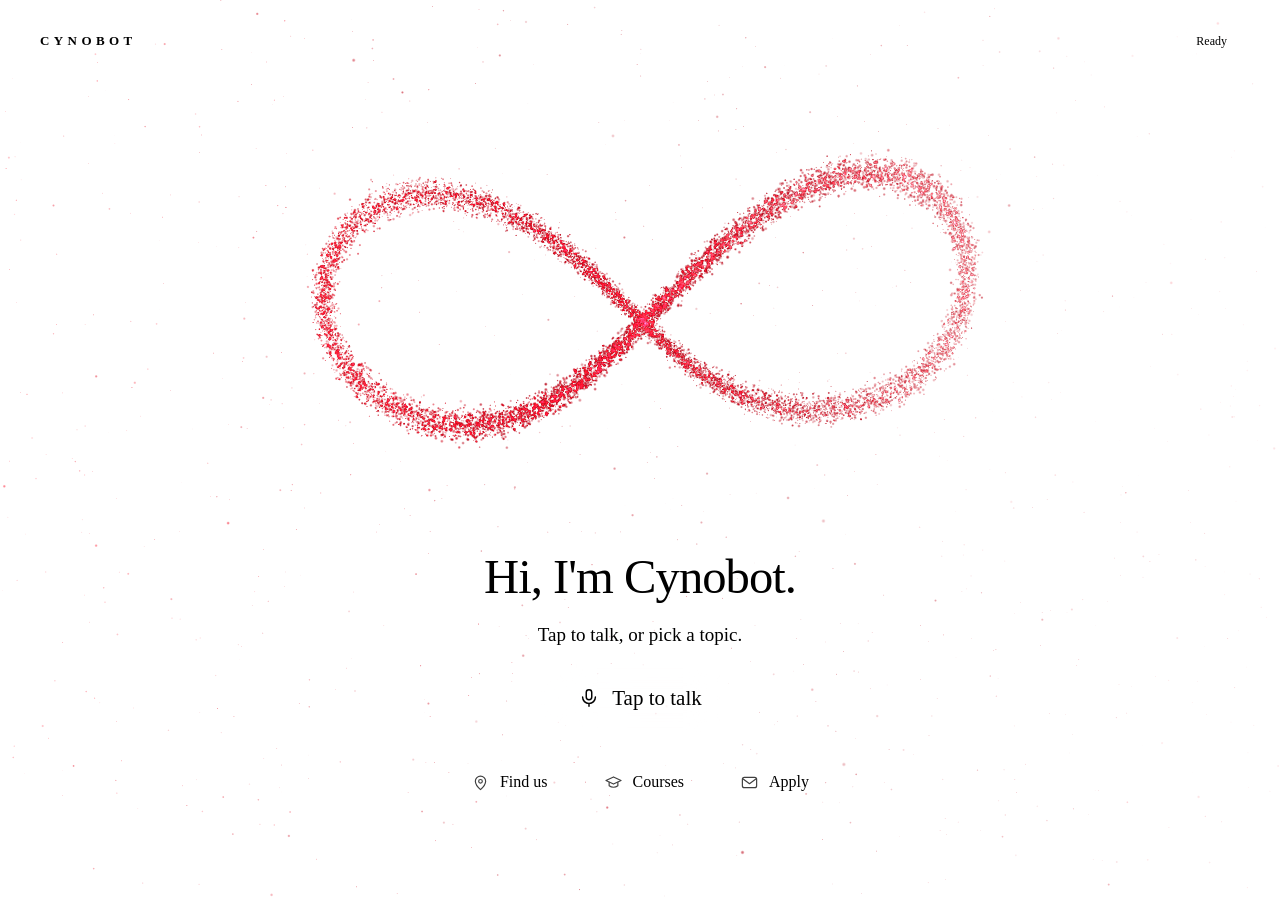
==== commit 14b4c9a8: "Fix Cyno Control startup and match face/chest colours Cyno Control - Fix a page script crash that le" ====
--- a/cyno/web/chest/index.html
+++ b/cyno/web/chest/index.html
@@ -7,26 +7,31 @@
   <!-- The chest screen: a particle scene (particles.js) behind minimal glass. It holds the
        voice link, captions, info cards, tap shortcuts, games, device choice and the staff PIN
        lock. The previous design is kept at classic.html in case it is ever needed. -->
+  <link rel="stylesheet" href="/shared/theme.css?v=1" />
   <style>
-    :root {
-      --accent: #ff3b4e; --accent-rgb: 255, 59, 78;
-      --bg: #05050a;
-      --glass: rgba(255, 255, 255, 0.06); --glass-edge: rgba(255, 255, 255, 0.14);
-      --text: #f4f2f8; --muted: rgba(244, 242, 248, 0.56);
-      --spring: cubic-bezier(0.2, 0.9, 0.25, 1.05); --ease: cubic-bezier(0.25, 0.1, 0.25, 1);
-    }
-    body.theme-blue { --accent: #2ad8ff; --accent-rgb: 42, 216, 255; }
+    :root { --spring: cubic-bezier(0.2, 0.9, 0.25, 1.05); --ease: cubic-bezier(0.25, 0.1, 0.25, 1); }
+    /* Colours come from /shared/theme.css, the same file the face screen uses, so both match.
+       Set on body (not :root) so the Blue theme class reaches them. */
+    body {
+      --accent: var(--cy-accent); --accent-rgb: var(--cy-accent-rgb);
+      --panel-rgb: var(--cy-panel-rgb);
+      --glass: rgba(var(--cy-accent-rgb), 0.06); --glass-edge: rgba(var(--cy-accent-rgb), 0.22);
+      --text: var(--cy-text); --muted: rgba(var(--cy-text-rgb), 0.58);
+      --bg: var(--cy-bg2);  /* dark halo behind text */
+    }
     * { box-sizing: border-box; margin: 0; padding: 0; }
-    html, body { width: 100vw; height: 100vh; overflow: hidden; user-select: none; -webkit-user-select: none; background: var(--bg); color: var(--text);
-      font-family: -apple-system, BlinkMacSystemFont, "SF Pro Display", "Segoe UI Variable", "Segoe UI", system-ui, sans-serif;
-      -webkit-font-smoothing: antialiased; }
+    html, body { width: 100vw; height: 100vh; overflow: hidden; user-select: none; -webkit-user-select: none; color: var(--text);
+      font-family: var(--cy-font); -webkit-font-smoothing: antialiased; }
+    html { background: var(--cy-bg3); }
+    /* The same glow as the face screen's visor. */
+    body { background: radial-gradient(ellipse 85% 75% at 50% 40%, var(--cy-bg1) 0%, var(--cy-bg2) 62%, var(--cy-bg3) 100%); }
     #stage { position: fixed; inset: 0; width: 100%; height: 100%; z-index: 0; }
     .hidden { display: none !important; }
     /* Plain background: used when 3D is switched off in Cyno Control, or the browser has none.
        Two soft lights in the face colour that drift slowly; costs almost nothing to draw. */
     body.plain #stage { display: none; }
     body.plain::before { content: ""; position: fixed; inset: -20%; z-index: 0; pointer-events: none; filter: blur(50px);
-      background: radial-gradient(38% 34% at 32% 26%, rgba(var(--accent-rgb), 0.24), transparent 70%), radial-gradient(34% 30% at 72% 78%, rgba(120, 110, 255, 0.16), transparent 70%);
+      background: radial-gradient(38% 34% at 32% 26%, rgba(var(--accent-rgb), 0.24), transparent 70%), radial-gradient(34% 30% at 72% 78%, rgba(var(--accent-rgb), 0.10), transparent 70%);
       animation: drift 26s var(--ease) infinite alternate; }
     @keyframes drift { to { transform: translate3d(4%, -3%, 0) scale(1.08); } }
     /* A game is open: the scene stays, the conversation screen steps out. */
@@ -54,7 +59,7 @@
     .sub { font-size: clamp(15px, 1.5vw, 19px); font-weight: 400; color: var(--muted); }
     /* Messages: one glass pill under the top bar that puts itself away. */
     .toast { position: fixed; left: 50%; top: 74px; z-index: 30; transform: translateX(-50%); display: none; align-items: center; gap: 10px; max-width: min(640px, 88vw);
-      padding: 12px 20px 12px 16px; border-radius: 999px; font-size: 15px; color: var(--text); background: rgba(16, 16, 24, 0.6); border: 1px solid var(--glass-edge);
+      padding: 12px 20px 12px 16px; border-radius: 999px; font-size: 15px; color: var(--text); background: rgba(var(--panel-rgb), 0.6); border: 1px solid var(--glass-edge);
       backdrop-filter: blur(26px) saturate(150%); -webkit-backdrop-filter: blur(26px) saturate(150%); box-shadow: 0 20px 50px rgba(0, 0, 0, 0.45); }
     .toast.show { display: inline-flex; animation: toast-in 0.5s var(--spring) both; }
     .toast.warn { border-color: rgba(255, 204, 77, 0.55); }
@@ -62,17 +67,17 @@
     @keyframes toast-in { from { opacity: 0; transform: translate(-50%, -14px); filter: blur(6px); } }
 
     /* Staff PIN pad and the logo hold countdown (kiosk.js draws them; this is their new look). */
-    body .k-pad { background: linear-gradient(to bottom, rgba(5, 5, 10, 0.78), rgba(5, 5, 10, 0.5)); backdrop-filter: blur(18px); -webkit-backdrop-filter: blur(18px); gap: 20px; animation: g-fade 0.3s var(--ease) both; }
+    body .k-pad { background: linear-gradient(to bottom, rgba(var(--panel-rgb), 0.78), rgba(var(--panel-rgb), 0.5)); backdrop-filter: blur(18px); -webkit-backdrop-filter: blur(18px); gap: 20px; animation: g-fade 0.3s var(--ease) both; }
     body .k-pad h2 { font-size: 30px; font-weight: 300; letter-spacing: -0.02em; }
     body .k-pad p { font-size: 15px; }
     body .k-dots i { width: 11px; height: 11px; border-width: 1px; border-color: var(--glass-edge); background: var(--glass); }
     body .k-dots i.on { background: var(--accent); border-color: var(--accent); box-shadow: 0 0 12px rgba(var(--accent-rgb), 0.9); }
     body .k-keys { grid-template-columns: repeat(3, 82px); gap: 14px; perspective: 900px; }
-    body .k-keys button { height: 82px; font-size: 27px; font-weight: 300; background: rgba(16, 16, 24, 0.5); border: 1px solid var(--glass-edge);
+    body .k-keys button { height: 82px; font-size: 27px; font-weight: 300; background: rgba(var(--panel-rgb), 0.5); border: 1px solid var(--glass-edge);
       backdrop-filter: blur(24px); -webkit-backdrop-filter: blur(24px); box-shadow: inset 0 1px 0 rgba(255, 255, 255, 0.1); transition: transform 0.2s var(--spring), background 0.2s, border-color 0.2s; }
     body .k-keys button:active { transform: scale(0.93); background: rgba(255, 255, 255, 0.14); border-color: rgba(var(--accent-rgb), 0.7); }
     body .k-keys button.small { font-size: 14px; font-weight: 400; }
-    body .k-hold { top: 62px; left: 40px; background: rgba(16, 16, 24, 0.6); font-weight: 400; }
+    body .k-hold { top: 62px; left: 40px; background: rgba(var(--panel-rgb), 0.6); font-weight: 400; }
     body .k-hold b { font-weight: 300; font-size: 20px; }
     @keyframes g-fade { from { opacity: 0; } }
 
@@ -81,9 +86,10 @@
       box-shadow: inset 0 1px 0 rgba(255, 255, 255, 0.08); transition: transform 0.25s var(--spring), background 0.25s, border-color 0.25s; }
     .glass:active { transform: scale(0.96); background: rgba(255, 255, 255, 0.12); }
     .talk-btn { display: inline-flex; align-items: center; gap: 12px; height: 68px; padding: 0 38px; border-radius: 999px; font-size: 21px; font-weight: 500;
-      border-color: rgba(var(--accent-rgb), 0.55); box-shadow: 0 0 44px rgba(var(--accent-rgb), 0.22), inset 0 1px 0 rgba(255, 255, 255, 0.12);
+      border: 1.5px solid rgba(var(--accent-rgb), 0.85);  /* the face's neon ring, toned down */
+      box-shadow: 0 0 18px rgba(var(--accent-rgb), 0.45), 0 0 46px rgba(var(--accent-rgb), 0.16), inset 0 0 18px rgba(var(--accent-rgb), 0.16);
       animation: invite 3.4s var(--ease) infinite; }
-    @keyframes invite { 50% { box-shadow: 0 0 64px rgba(var(--accent-rgb), 0.42), inset 0 1px 0 rgba(255, 255, 255, 0.12); } }
+    @keyframes invite { 50% { box-shadow: 0 0 26px rgba(var(--accent-rgb), 0.6), 0 0 64px rgba(var(--accent-rgb), 0.26), inset 0 0 22px rgba(var(--accent-rgb), 0.22); } }
     .talk-btn svg { width: 22px; height: 22px; }
     .chips { display: flex; gap: 12px; flex-wrap: wrap; justify-content: center; margin-top: 6px; }
     .chip { display: inline-flex; align-items: center; gap: 10px; height: 52px; padding: 0 22px; border-radius: 999px; font-size: 16px; font-weight: 400; color: var(--text); }
@@ -114,7 +120,7 @@
       align-items: center; justify-content: center; padding: 0 40px; perspective: 1400px; pointer-events: none; }
     .card-wrap.show { display: flex; }
     .card { position: relative; pointer-events: auto; width: min(900px, 100%); max-height: 100%; display: flex; flex-direction: column; padding: 24px 28px; border-radius: 30px;
-      background: rgba(16, 16, 24, 0.52); border: 1px solid var(--glass-edge);
+      background: rgba(var(--panel-rgb), 0.52); border: 1px solid var(--glass-edge);
       backdrop-filter: blur(34px) saturate(160%); -webkit-backdrop-filter: blur(34px) saturate(160%);
       box-shadow: 0 40px 100px rgba(0, 0, 0, 0.55), inset 0 1px 0 rgba(255, 255, 255, 0.1);
       transform: rotateX(var(--rx, 3deg)) rotateY(var(--ry, -5deg)); transition: transform 0.5s var(--ease); transform-style: preserve-3d; }
@@ -147,7 +153,7 @@
       *, *::before, *::after { animation-duration: 0.01ms !important; animation-iteration-count: 1 !important; transition-duration: 0.01ms !important; }
     }
   </style>
-  <link rel="stylesheet" href="games2.css?v=2" />
+  <link rel="stylesheet" href="games2.css?v=3" />
 </head>
 <body>
   <canvas id="stage"></canvas>
@@ -199,7 +205,7 @@
   <audio id="botAudio" autoplay></audio>
   <div class="games hidden" id="games"></div>
 
-  <script src="particles.js?v=10"></script>
+  <script src="particles.js?v=13"></script>
   <script src="devices.js?v=1"></script>
   <script>
     const $ = (id) => document.getElementById(id);
--- a/cyno/web/chest/games2.css
+++ b/cyno/web/chest/games2.css
@@ -3,7 +3,7 @@
    horizon stays visible; thin type; glass tiles that lean in 3D; line icons instead of emoji.
    Play areas (cards, puzzle board, answers) use darker glass so they stay easy to read. */
 .games { position: fixed; inset: 0; z-index: 20; display: flex; padding: 22px 40px 28px;
-  background: linear-gradient(to bottom, rgba(5, 5, 10, 0.62), rgba(5, 5, 10, 0.34) 55%, rgba(5, 5, 10, 0.05));
+  background: linear-gradient(to bottom, rgba(var(--panel-rgb), 0.62), rgba(var(--panel-rgb), 0.34) 55%, rgba(var(--panel-rgb), 0.05));
   animation: g-fade 0.35s var(--ease) both; }
 @keyframes g-fade { from { opacity: 0; } }
 @keyframes g-shake { 25% { transform: translateX(-6px); } 75% { transform: translateX(6px); } }
@@ -31,7 +31,7 @@
 .g-menu { display: grid; grid-template-columns: repeat(auto-fit, minmax(250px, 1fr)); gap: 14px; width: 100%; max-height: 100%; align-content: center;
   transform: rotateX(calc(2deg - var(--gy, 0) * 4deg)) rotateY(calc(var(--gx, 0) * 6deg)); transition: transform 0.5s var(--ease); transform-style: preserve-3d; }
 .g-tile { position: relative; appearance: none; cursor: pointer; font: inherit; color: var(--text); text-align: left; padding: 20px 22px 18px; min-height: clamp(120px, 19vh, 172px);
-  border-radius: 28px; background: rgba(16, 16, 24, 0.46); border: 1px solid var(--glass-edge); display: flex; flex-direction: column; gap: 8px;
+  border-radius: 28px; background: rgba(var(--panel-rgb), 0.46); border: 1px solid var(--glass-edge); display: flex; flex-direction: column; gap: 8px;
   backdrop-filter: blur(30px) saturate(150%); -webkit-backdrop-filter: blur(30px) saturate(150%);
   box-shadow: 0 30px 70px rgba(0, 0, 0, 0.45), inset 0 1px 0 rgba(255, 255, 255, 0.1);
   transition: transform 0.3s var(--spring), border-color 0.3s; animation: tile-in 0.6s var(--spring) both; }
@@ -46,7 +46,7 @@
 .g-options { display: grid; grid-template-columns: repeat(2, minmax(0, 1fr)); gap: 14px; width: min(980px, 100%); }
 .g-options.one { grid-template-columns: minmax(0, 620px); justify-content: center; }
 .g-opt { appearance: none; cursor: pointer; font: inherit; font-size: 19px; font-weight: 400; color: var(--text); text-align: center;
-  min-height: 82px; padding: 14px 20px; border-radius: 24px; background: rgba(16, 16, 24, 0.5); border: 1px solid var(--glass-edge);
+  min-height: 82px; padding: 14px 20px; border-radius: 24px; background: rgba(var(--panel-rgb), 0.5); border: 1px solid var(--glass-edge);
   backdrop-filter: blur(26px) saturate(150%); -webkit-backdrop-filter: blur(26px) saturate(150%); box-shadow: inset 0 1px 0 rgba(255, 255, 255, 0.08);
   transition: transform 0.25s var(--spring), background 0.3s, border-color 0.3s, box-shadow 0.3s; animation: rise-in 0.5s var(--spring) both; }
 .g-opt:nth-child(2) { animation-delay: 0.05s; } .g-opt:nth-child(3) { animation-delay: 0.1s; } .g-opt:nth-child(4) { animation-delay: 0.15s; }
@@ -62,7 +62,7 @@
 .g-card.up > div { transform: rotateY(180deg); }
 .g-card i { position: absolute; inset: 0; border-radius: 20px; backface-visibility: hidden; -webkit-backface-visibility: hidden;
   display: flex; align-items: center; justify-content: center; font-style: normal; border: 1px solid var(--glass-edge); }
-.g-card .back { background: rgba(16, 16, 24, 0.5); backdrop-filter: blur(22px); -webkit-backdrop-filter: blur(22px);
+.g-card .back { background: rgba(var(--panel-rgb), 0.5); backdrop-filter: blur(22px); -webkit-backdrop-filter: blur(22px);
   box-shadow: inset 0 1px 0 rgba(255, 255, 255, 0.1); font-size: 0; }
 .g-card .back::after { content: ""; width: 10px; height: 10px; border-radius: 50%; background: rgba(var(--accent-rgb), 0.75); box-shadow: 0 0 16px rgba(var(--accent-rgb), 0.9); }
 .g-card .front { transform: rotateY(180deg); background: rgba(255, 255, 255, 0.1); border-color: rgba(var(--accent-rgb), 0.55);
@@ -73,7 +73,7 @@
 /* Picture puzzle */
 .g-puzzle { display: flex; gap: 24px; align-items: center; justify-content: center; width: 100%; min-height: 0; flex: 1; }
 .g-board { display: grid; gap: 3px; border-radius: 22px; overflow: hidden; padding: 0; border: 1px solid var(--glass-edge);
-  box-shadow: 0 40px 100px rgba(0, 0, 0, 0.6), 0 0 0 8px rgba(16, 16, 24, 0.5); background: rgba(16, 16, 24, 0.6);
+  box-shadow: 0 40px 100px rgba(0, 0, 0, 0.6), 0 0 0 8px rgba(var(--panel-rgb), 0.5); background: rgba(var(--panel-rgb), 0.6);
   transform: rotateX(3deg); transition: transform 0.6s var(--ease), gap 0.5s var(--ease); }
 .g-piece { cursor: pointer; background-repeat: no-repeat; transition: filter 0.2s; }
 .g-piece.pick { filter: brightness(1.3); outline: 3px solid var(--accent); outline-offset: -3px; z-index: 1; }
@@ -97,7 +97,7 @@
 .g-badge { padding: 8px 18px; border-radius: 999px; font-size: 12px; font-weight: 600; letter-spacing: 0.16em; text-transform: uppercase;
   color: #ffd778; background: rgba(255, 204, 77, 0.12); border: 1px solid rgba(255, 204, 77, 0.55); box-shadow: 0 0 26px rgba(255, 204, 77, 0.25); animation: pop 0.6s var(--spring) 0.2s both; }
 .g-result-card { display: flex; gap: 26px; align-items: center; padding: 26px 30px; border-radius: 30px; max-width: 900px; text-align: left;
-  background: rgba(16, 16, 24, 0.52); border: 1px solid var(--glass-edge); backdrop-filter: blur(34px) saturate(160%); -webkit-backdrop-filter: blur(34px) saturate(160%);
+  background: rgba(var(--panel-rgb), 0.52); border: 1px solid var(--glass-edge); backdrop-filter: blur(34px) saturate(160%); -webkit-backdrop-filter: blur(34px) saturate(160%);
   box-shadow: 0 40px 100px rgba(0, 0, 0, 0.55), inset 0 1px 0 rgba(255, 255, 255, 0.1); transform: rotateX(3deg) rotateY(-4deg); animation: card-in 0.7s var(--spring) both; }
 .g-result-card h2 { font-size: clamp(26px, 3.2vw, 42px); font-weight: 300; letter-spacing: -0.02em; margin-bottom: 10px; }
 .g-result-card p { font-size: 18px; font-weight: 300; line-height: 1.45; color: var(--muted); }
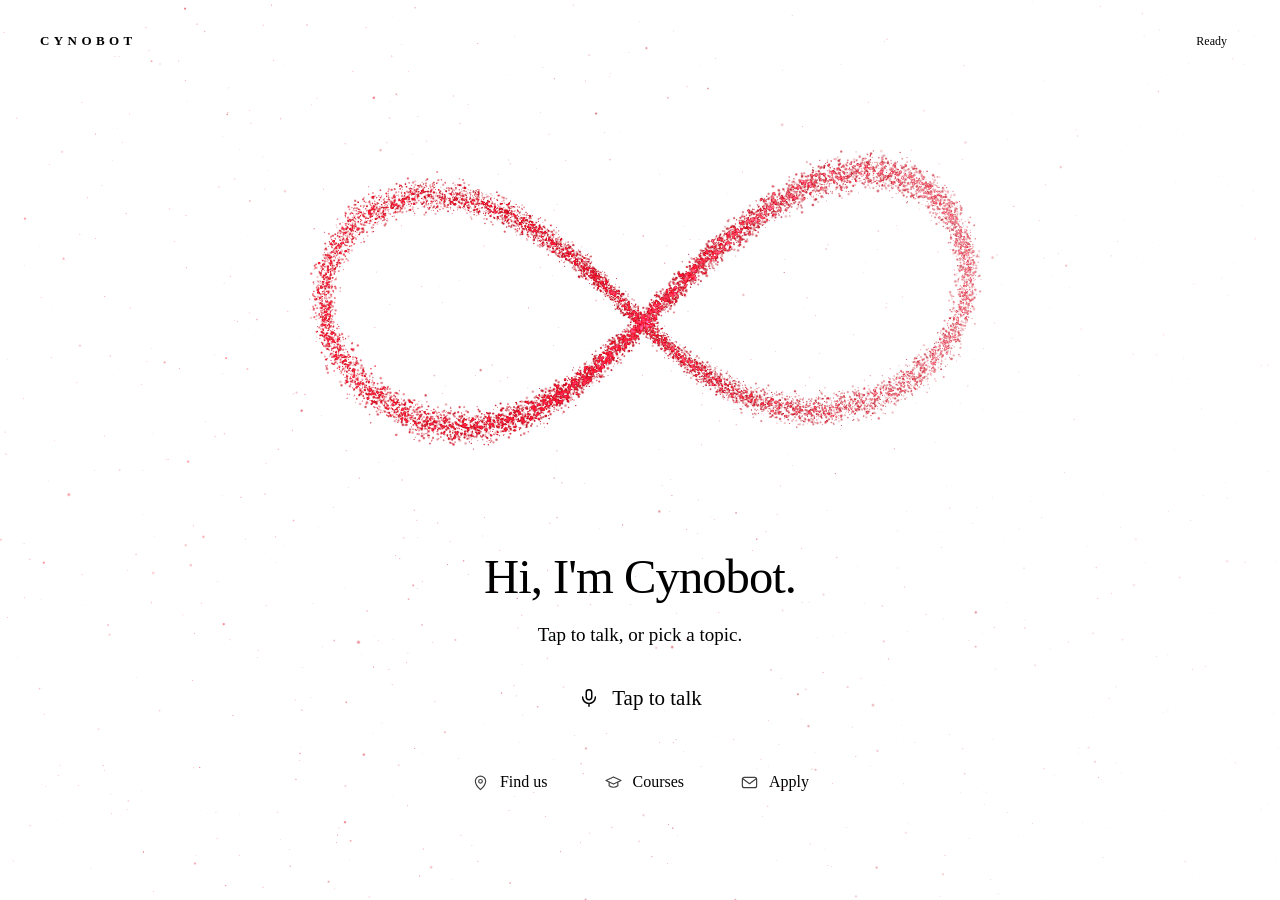
==== commit 0596544d: "Add interactive face and game pause features Refresh the face display with animated expressions, voi" ====
--- a/cyno/web/chest/index.html
+++ b/cyno/web/chest/index.html
@@ -153,7 +153,7 @@
       *, *::before, *::after { animation-duration: 0.01ms !important; animation-iteration-count: 1 !important; transition-duration: 0.01ms !important; }
     }
   </style>
-  <link rel="stylesheet" href="games2.css?v=3" />
+  <link rel="stylesheet" href="games2.css?v=4" />
 </head>
 <body>
   <canvas id="stage"></canvas>
@@ -413,11 +413,18 @@
         return () => { an.getByteTimeDomainData(buf); let s = 0; for (let i = 0; i < buf.length; i++) { const v = (buf[i] - 128) / 128; s += v * v; } return Math.min(1, Math.sqrt(s / buf.length) * 4.5); };
       } catch (e) { return null; }
     }
+    let sentLevel = false;
     setInterval(() => {
-      if (!stage) return;
       const speaking = state.expression === 'SPEAKING';
       const read = speaking ? botMeter : micMeter;
-      stage.setLevel(pc && read ? read() : 0);
+      const v = pc && read ? read() : 0;
+      if (stage) stage.setLevel(v);
+      // The head screen's mouth follows Cynobot's voice: send its loudness while it speaks.
+      const talking = speaking && pc && botMeter;
+      if ((talking || sentLevel) && busWs && busWs.readyState === 1) {
+        busWs.send(JSON.stringify({ type: 'LEVEL', v: talking ? Math.round(v * 1000) / 1000 : 0 }));
+        sentLevel = Boolean(talking);
+      }
     }, 50);
 
     // ---- State bus (shared with the face display) ----
@@ -465,9 +472,10 @@
       try { if (window.CynoDevices) CynoDevices.onState(s); } catch (e) {}
       try { if (window.CynoGames) CynoGames.onState(s); } catch (e) {}
     }
+    let busWs = null;
     function connectBus() {
       const proto = location.protocol === 'https:' ? 'wss' : 'ws';
-      const ws = new WebSocket(`${proto}://${location.host}/ws`);
+      const ws = busWs = new WebSocket(`${proto}://${location.host}/ws`);
       ws.onmessage = (ev) => { try { const msg = JSON.parse(ev.data); if (msg.state) render(msg.state); } catch (e) {} };
       ws.onclose = () => setTimeout(connectBus, 2000);
     }
@@ -544,7 +552,7 @@
     // For the games add-on: start a conversation (Word Chain is played by voice).
     window.CynoChest = { startVoice: () => { if (!pc && !wantVoice) { wantVoice = true; render(state); startVoice(); } } };
   </script>
-  <script src="games.js?v=2"></script>
+  <script src="games.js?v=4"></script>
   <script src="kiosk.js?v=2"></script>
 </body>
 </html>
--- a/cyno/web/chest/games2.css
+++ b/cyno/web/chest/games2.css
@@ -108,3 +108,18 @@
   .g-options { grid-template-columns: 1fr; }
   .g-ref { display: none; }
 }
+
+/* A game moved aside to answer a question: the way back, bottom right, with the face's neon outline. */
+.g-mini { position: fixed; right: 32px; bottom: 30px; z-index: 15; appearance: none; cursor: pointer; font: inherit; color: var(--text);
+  display: inline-flex; align-items: center; gap: 14px; min-height: 64px; padding: 10px 26px 10px 18px; border-radius: 999px; text-align: left;
+  background: rgba(var(--panel-rgb), 0.62); backdrop-filter: blur(24px) saturate(140%); -webkit-backdrop-filter: blur(24px) saturate(140%);
+  border: 1.5px solid rgba(var(--accent-rgb), 0.85);
+  box-shadow: 0 0 18px rgba(var(--accent-rgb), 0.4), 0 0 46px rgba(var(--accent-rgb), 0.14), inset 0 0 16px rgba(var(--accent-rgb), 0.14);
+  animation: g-mini-in 0.5s var(--spring) both; transition: transform 0.2s var(--spring); }
+.g-mini:active { transform: scale(0.96); }
+.g-mini svg { width: 24px; height: 24px; flex: none; color: var(--accent); }
+.g-mini span { display: flex; flex-direction: column; gap: 2px; }
+.g-mini b { font-size: 18px; font-weight: 500; letter-spacing: -0.01em; }
+.g-mini small { font-size: 13px; color: var(--muted); font-variant-numeric: tabular-nums; }
+.g-mini.hidden { display: none; }
+@keyframes g-mini-in { from { opacity: 0; transform: translateY(16px) scale(0.96); } }
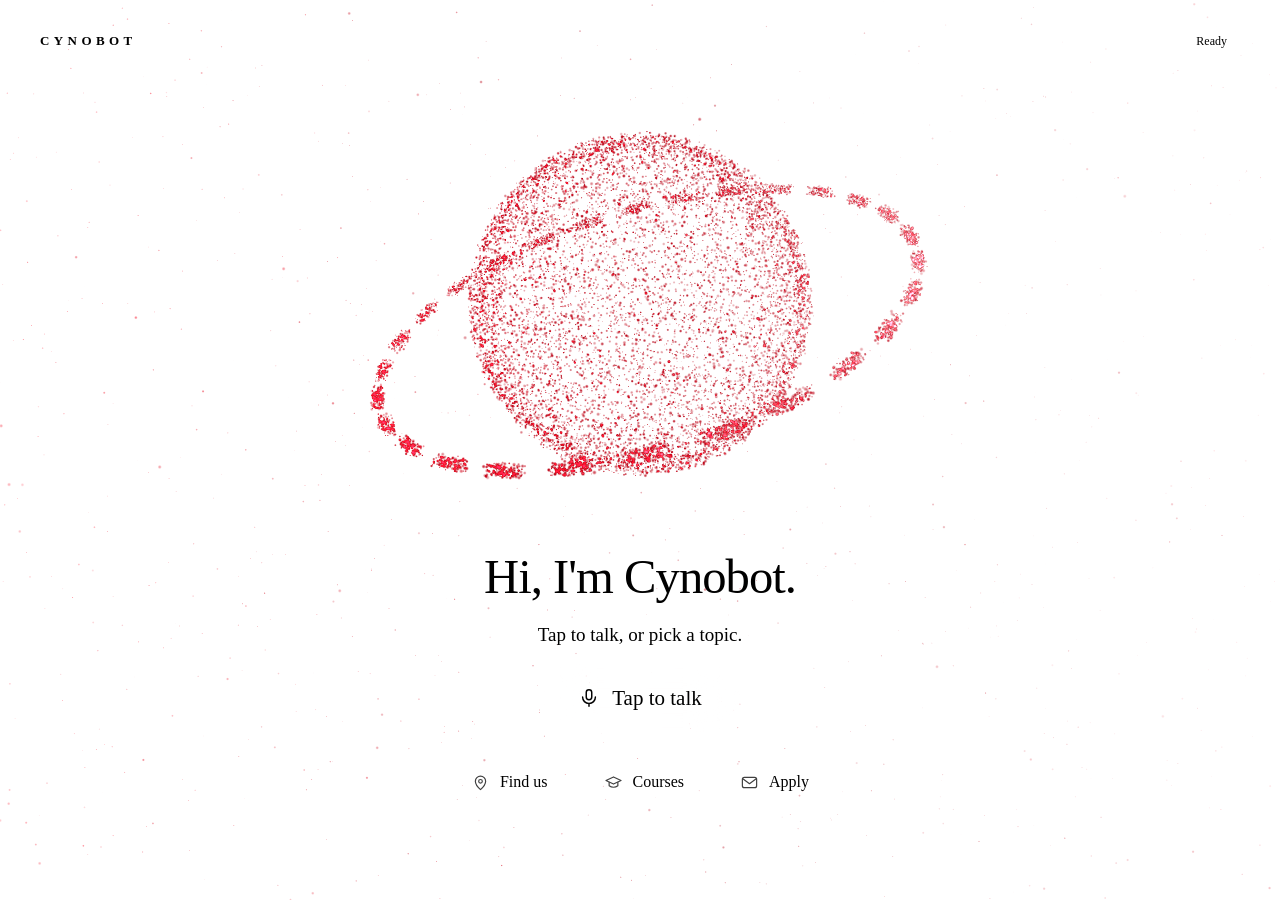
==== commit 8e614c98: "Add Cyno Run and richer display experiences Introduce an endless runner with scoring, sound controls" ====
--- a/cyno/web/chest/index.html
+++ b/cyno/web/chest/index.html
@@ -25,7 +25,11 @@
     html { background: var(--cy-bg3); }
     /* The same glow as the face screen's visor. */
     body { background: radial-gradient(ellipse 85% 75% at 50% 40%, var(--cy-bg1) 0%, var(--cy-bg2) 62%, var(--cy-bg3) 100%); }
-    #stage { position: fixed; inset: 0; width: 100%; height: 100%; z-index: 0; }
+    #stage { position: fixed; inset: 0; width: 100%; height: 100%; z-index: 0; transition: opacity 0.9s ease; }
+    /* Idle: a 3D brain of firing neurons (brain.js) takes over from the particles, cross-fading. */
+    #brain { position: fixed; inset: 0; width: 100%; height: 100%; z-index: 0; pointer-events: none; opacity: 0; transition: opacity 0.9s ease; }
+    #brain.on { opacity: 1; }
+    body.brain-idle #stage { opacity: 0; }
     .hidden { display: none !important; }
     /* Plain background: used when 3D is switched off in Cyno Control, or the browser has none.
        Two soft lights in the face colour that drift slowly; costs almost nothing to draw. */
@@ -153,10 +157,11 @@
       *, *::before, *::after { animation-duration: 0.01ms !important; animation-iteration-count: 1 !important; transition-duration: 0.01ms !important; }
     }
   </style>
-  <link rel="stylesheet" href="games2.css?v=4" />
+  <link rel="stylesheet" href="games2.css?v=5" />
 </head>
 <body>
   <canvas id="stage"></canvas>
+  <canvas id="brain" aria-hidden="true"></canvas>
   <div class="shell">
     <header class="topbar">
       <span class="brand">CYNOBOT</span>
@@ -205,7 +210,8 @@
   <audio id="botAudio" autoplay></audio>
   <div class="games hidden" id="games"></div>
 
-  <script src="particles.js?v=13"></script>
+  <script src="particles.js?v=15"></script>
+  <script src="brain.js?v=2"></script>
   <script src="devices.js?v=1"></script>
   <script>
     const $ = (id) => document.getElementById(id);
@@ -215,23 +221,45 @@
     const goPlain = () => document.body.classList.add('plain');
     try { stage = window.CynoParticles ? CynoParticles.create($('stage'), { onLost: goPlain }) : null; } catch (e) { stage = null; }
     if (!stage) goPlain();
+    // The idle brain (2D, so it works even without 3D graphics).
+    let brain = null;
+    try { brain = window.CynoBrain ? CynoBrain.create($('brain')) : null; } catch (e) { brain = null; }
+    let gameOn = false, brainIdle = false, settleTimer = 0;
+    // The particles stop drawing while the brain has the screen, during Cyno Run, or when switched off.
+    function refreshStagePause() { if (stage) stage.pause(sceneSetting === 'off' || gameOn || (brainIdle && document.body.dataset.brainSettled === '1')); }
+    function setBrainIdle(on) {
+      const want = Boolean(on && brain && sceneSetting !== 'off');
+      if (want === brainIdle) return;
+      brainIdle = want;
+      brain && brain.show(want);
+      document.body.classList.toggle('brain-idle', want);
+      clearTimeout(settleTimer);
+      document.body.dataset.brainSettled = '0';
+      if (want) settleTimer = setTimeout(() => { document.body.dataset.brainSettled = '1'; refreshStagePause(); }, 1000);
+      refreshStagePause();
+    }
 
     // How much 3D to draw: set in Cyno Control (Controls > Displays > Chest background).
     let sceneSetting = '';
     function applySceneSetting(value) {
-      if (!stage || !value || value === sceneSetting) return;
+      if (!value || value === sceneSetting) return;
       sceneSetting = value;
-      document.body.classList.toggle('plain', value === 'off');
-      stage.pause(value === 'off');
-      if (value === 'full') stage.setQuality(3);
-      else if (value === 'light') stage.setQuality(0);
-      else if (value === 'auto') stage.setAuto(2);
+      document.body.classList.toggle('plain', value === 'off' || !stage);
+      if (brain) brain.setDensity(value === 'light' ? 'light' : 'full');
+      if (stage) {
+        if (value === 'full') stage.setQuality(3);
+        else if (value === 'light') stage.setQuality(0);
+        else if (value === 'auto') stage.setAuto(2);
+      }
+      refreshStagePause();
+      syncScene();
     }
     // Tell Cyno Control how fast this screen is really drawing, so the team can judge the setting.
     setInterval(() => {
       if (document.hidden) return;
       const st = stage ? stage.stats() : {};
-      const body = sceneSetting === 'off' || !stage ? { scene: stage ? 'off' : 'none' } : { scene: sceneSetting || 'auto', fps: st.fps, particles: st.particles, quality: st.quality, renderer: st.renderer };
+      let body = sceneSetting === 'off' || !stage ? { scene: stage ? 'off' : 'none' } : { scene: sceneSetting || 'auto', fps: st.fps, particles: st.particles, quality: st.quality, renderer: st.renderer };
+      if (brainIdle && brain) { const b = brain.stats(); body = { ...body, scene: sceneSetting || 'auto', fps: b.fps, particles: b.neurons }; }  // the idle brain is what's drawing
       fetch('/api/chest-stats', { method: 'POST', headers: { 'Content-Type': 'application/json' }, body: JSON.stringify(body) }).catch(() => {});
     }, 5000);
     let pc = null, micStream = null;
@@ -361,7 +389,6 @@
 
     // ---- What the particles show ----
     function syncScene() {
-      if (!stage) return;
       const live = (state.voice_status || 'OFFLINE') === 'LIVE';
       const gamesOpen = !$('games').classList.contains('hidden');
       if (!gamesOpen && Date.now() < topicUntil) return;  // a topic drawing is on screen
@@ -371,6 +398,8 @@
         : live ? 'listen'
         : wantVoice ? 'think'  // connecting
         : tapped ? 'answer' : 'idle';
+      setBrainIdle(scene === 'idle');
+      if (!stage) return;
       stage.setState(scene);
       stage.setTheme(state.theme === 'BLUE' ? 'BLUE' : 'RED');
     }
@@ -383,8 +412,9 @@
       return { top, bottom: Math.max(top + 80, bottom) };
     }
     function frameStage() {
+      const { top, bottom } = freeArea(), free = bottom - top - 24;
+      if (brain) brain.setFrame(top + 12 + free / 2, free);
       if (!stage) return;
-      const { top, bottom } = freeArea(), free = bottom - top - 24;
       stage.setFrame((top + 12 + free / 2) / window.innerHeight, free / window.innerHeight);
     }
     function placeCard() {
@@ -550,9 +580,14 @@
     $('btnStart').addEventListener('click', () => { wantVoice = true; render(state); startVoice(); });
     $('btnEnd').addEventListener('click', () => { wantVoice = false; closeLink(); render(state); });
     // For the games add-on: start a conversation (Word Chain is played by voice).
-    window.CynoChest = { startVoice: () => { if (!pc && !wantVoice) { wantVoice = true; render(state); startVoice(); } } };
+    window.CynoChest = {
+      startVoice: () => { if (!pc && !wantVoice) { wantVoice = true; render(state); startVoice(); } },
+      // Cyno Run draws its own scene, so the particle background rests while it runs.
+      gameRunning: (on) => { gameOn = Boolean(on); refreshStagePause(); },
+    };
   </script>
-  <script src="games.js?v=4"></script>
+  <script src="runner.js?v=3"></script>
+  <script src="games.js?v=6"></script>
   <script src="kiosk.js?v=2"></script>
 </body>
 </html>
--- a/cyno/web/chest/games2.css
+++ b/cyno/web/chest/games2.css
@@ -123,3 +123,8 @@
 .g-mini small { font-size: 13px; color: var(--muted); font-variant-numeric: tabular-nums; }
 .g-mini.hidden { display: none; }
 @keyframes g-mini-in { from { opacity: 0; transform: translateY(16px) scale(0.96); } }
+
+/* Cyno Run: the canvas fills the game area */
+.g-run { position: relative; align-self: stretch; flex: 1; min-height: 0; border-radius: 24px; overflow: hidden;
+  border: 1px solid var(--glass-edge); touch-action: none; }
+.run-canvas { position: absolute; inset: 0; width: 100%; height: 100%; display: block; cursor: pointer; }
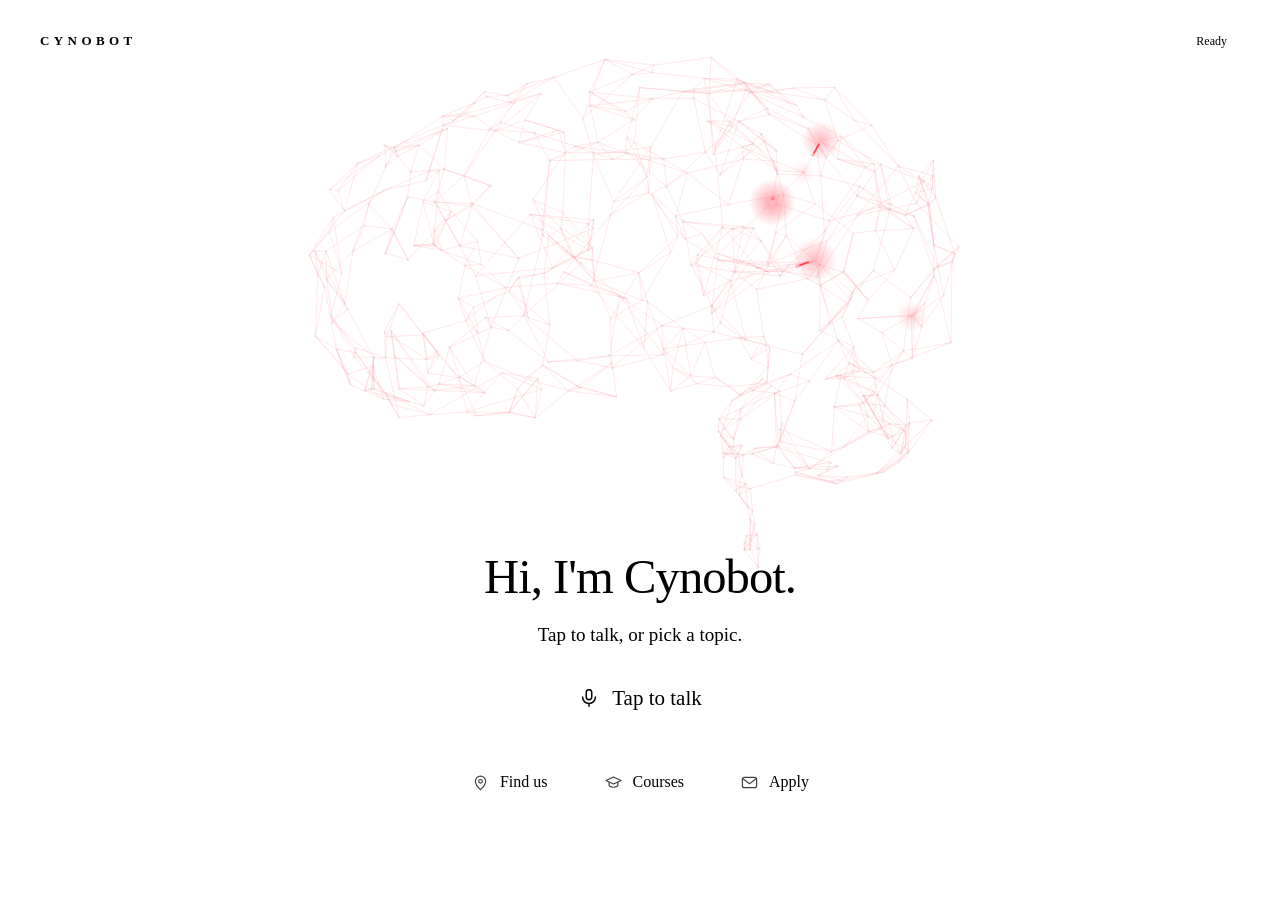
==== commit fa521c34: "Add mist idle for the chest brain Add a soft particle haze behind the idle brain, show the brain fro" ====
--- a/cyno/web/chest/index.html
+++ b/cyno/web/chest/index.html
@@ -210,7 +210,7 @@
   <audio id="botAudio" autoplay></audio>
   <div class="games hidden" id="games"></div>
 
-  <script src="particles.js?v=15"></script>
+  <script src="particles.js?v=17"></script>
   <script src="brain.js?v=2"></script>
   <script src="devices.js?v=1"></script>
   <script>
@@ -219,11 +219,13 @@
     // uses its plain background and everything else works the same.
     let stage = null;
     const goPlain = () => document.body.classList.add('plain');
-    try { stage = window.CynoParticles ? CynoParticles.create($('stage'), { onLost: goPlain }) : null; } catch (e) { stage = null; }
+    // With the idle brain (brain.js) on top, the particles only make a soft haze while idle.
+    try { stage = window.CynoParticles ? CynoParticles.create($('stage'), { onLost: goPlain, idle: window.CynoBrain ? 'mist' : 'globe' }) : null; } catch (e) { stage = null; }
     if (!stage) goPlain();
     // The idle brain (2D, so it works even without 3D graphics).
     let brain = null;
     try { brain = window.CynoBrain ? CynoBrain.create($('brain')) : null; } catch (e) { brain = null; }
+    if (brain) document.body.classList.add('brain-idle');  // hide the particles from the first frame
     let gameOn = false, brainIdle = false, settleTimer = 0;
     // The particles stop drawing while the brain has the screen, during Cyno Run, or when switched off.
     function refreshStagePause() { if (stage) stage.pause(sceneSetting === 'off' || gameOn || (brainIdle && document.body.dataset.brainSettled === '1')); }
@@ -238,6 +240,8 @@
       if (want) settleTimer = setTimeout(() => { document.body.dataset.brainSettled = '1'; refreshStagePause(); }, 1000);
       refreshStagePause();
     }
+    // Show the brain straight away (the page starts idle); the server's state follows in a moment.
+    document.addEventListener('DOMContentLoaded', () => setBrainIdle(true));
 
     // How much 3D to draw: set in Cyno Control (Controls > Displays > Chest background).
     let sceneSetting = '';
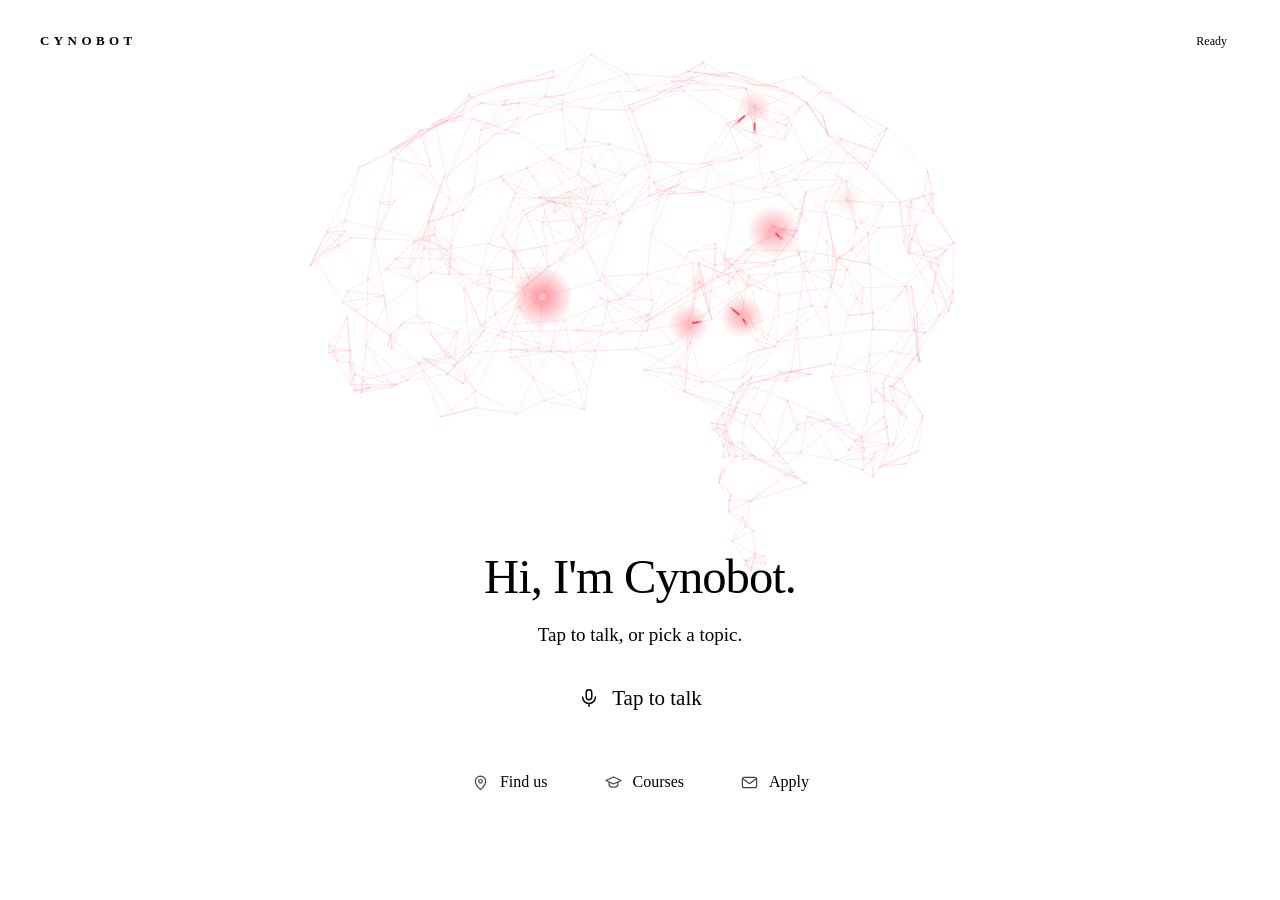
==== commit 4e548f1b: "Animate brain transitions and thinking mode Make the neuron brain dissolve into and gather from mist" ====
--- a/cyno/web/chest/index.html
+++ b/cyno/web/chest/index.html
@@ -25,11 +25,12 @@
     html { background: var(--cy-bg3); }
     /* The same glow as the face screen's visor. */
     body { background: radial-gradient(ellipse 85% 75% at 50% 40%, var(--cy-bg1) 0%, var(--cy-bg2) 62%, var(--cy-bg3) 100%); }
-    #stage { position: fixed; inset: 0; width: 100%; height: 100%; z-index: 0; transition: opacity 0.9s ease; }
-    /* Idle: a 3D brain of firing neurons (brain.js) takes over from the particles, cross-fading. */
-    #brain { position: fixed; inset: 0; width: 100%; height: 100%; z-index: 0; pointer-events: none; opacity: 0; transition: opacity 0.9s ease; }
-    #brain.on { opacity: 1; }
-    body.brain-idle #stage { opacity: 0; }
+    /* Idle and thinking: a 3D brain of firing neurons (brain.js) takes over from the particles. The
+       brain dissolves into drifting mist (or gathers from it) by itself; the particles fade in just
+       after it starts coming apart, and fade out a little faster as it gathers. */
+    #stage { position: fixed; inset: 0; width: 100%; height: 100%; z-index: 0; transition: opacity 1s cubic-bezier(0.4, 0, 0.2, 1) 0.55s; }
+    #brain { position: fixed; inset: 0; width: 100%; height: 100%; z-index: 0; pointer-events: none; }
+    body.brain-idle #stage { opacity: 0; transition: opacity 0.7s ease; }
     .hidden { display: none !important; }
     /* Plain background: used when 3D is switched off in Cyno Control, or the browser has none.
        Two soft lights in the face colour that drift slowly; costs almost nothing to draw. */
@@ -211,7 +212,7 @@
   <div class="games hidden" id="games"></div>
 
   <script src="particles.js?v=17"></script>
-  <script src="brain.js?v=2"></script>
+  <script src="brain.js?v=5"></script>
   <script src="devices.js?v=1"></script>
   <script>
     const $ = (id) => document.getElementById(id);
@@ -402,7 +403,9 @@
         : live ? 'listen'
         : wantVoice ? 'think'  // connecting
         : tapped ? 'answer' : 'idle';
-      setBrainIdle(scene === 'idle');
+      // The brain is shown while idle, and busier while connecting or thinking (instead of a swirl).
+      setBrainIdle(scene === 'idle' || scene === 'think');
+      if (brain) brain.setMode(scene === 'think' ? 'think' : 'idle');
       if (!stage) return;
       stage.setState(scene);
       stage.setTheme(state.theme === 'BLUE' ? 'BLUE' : 'RED');
